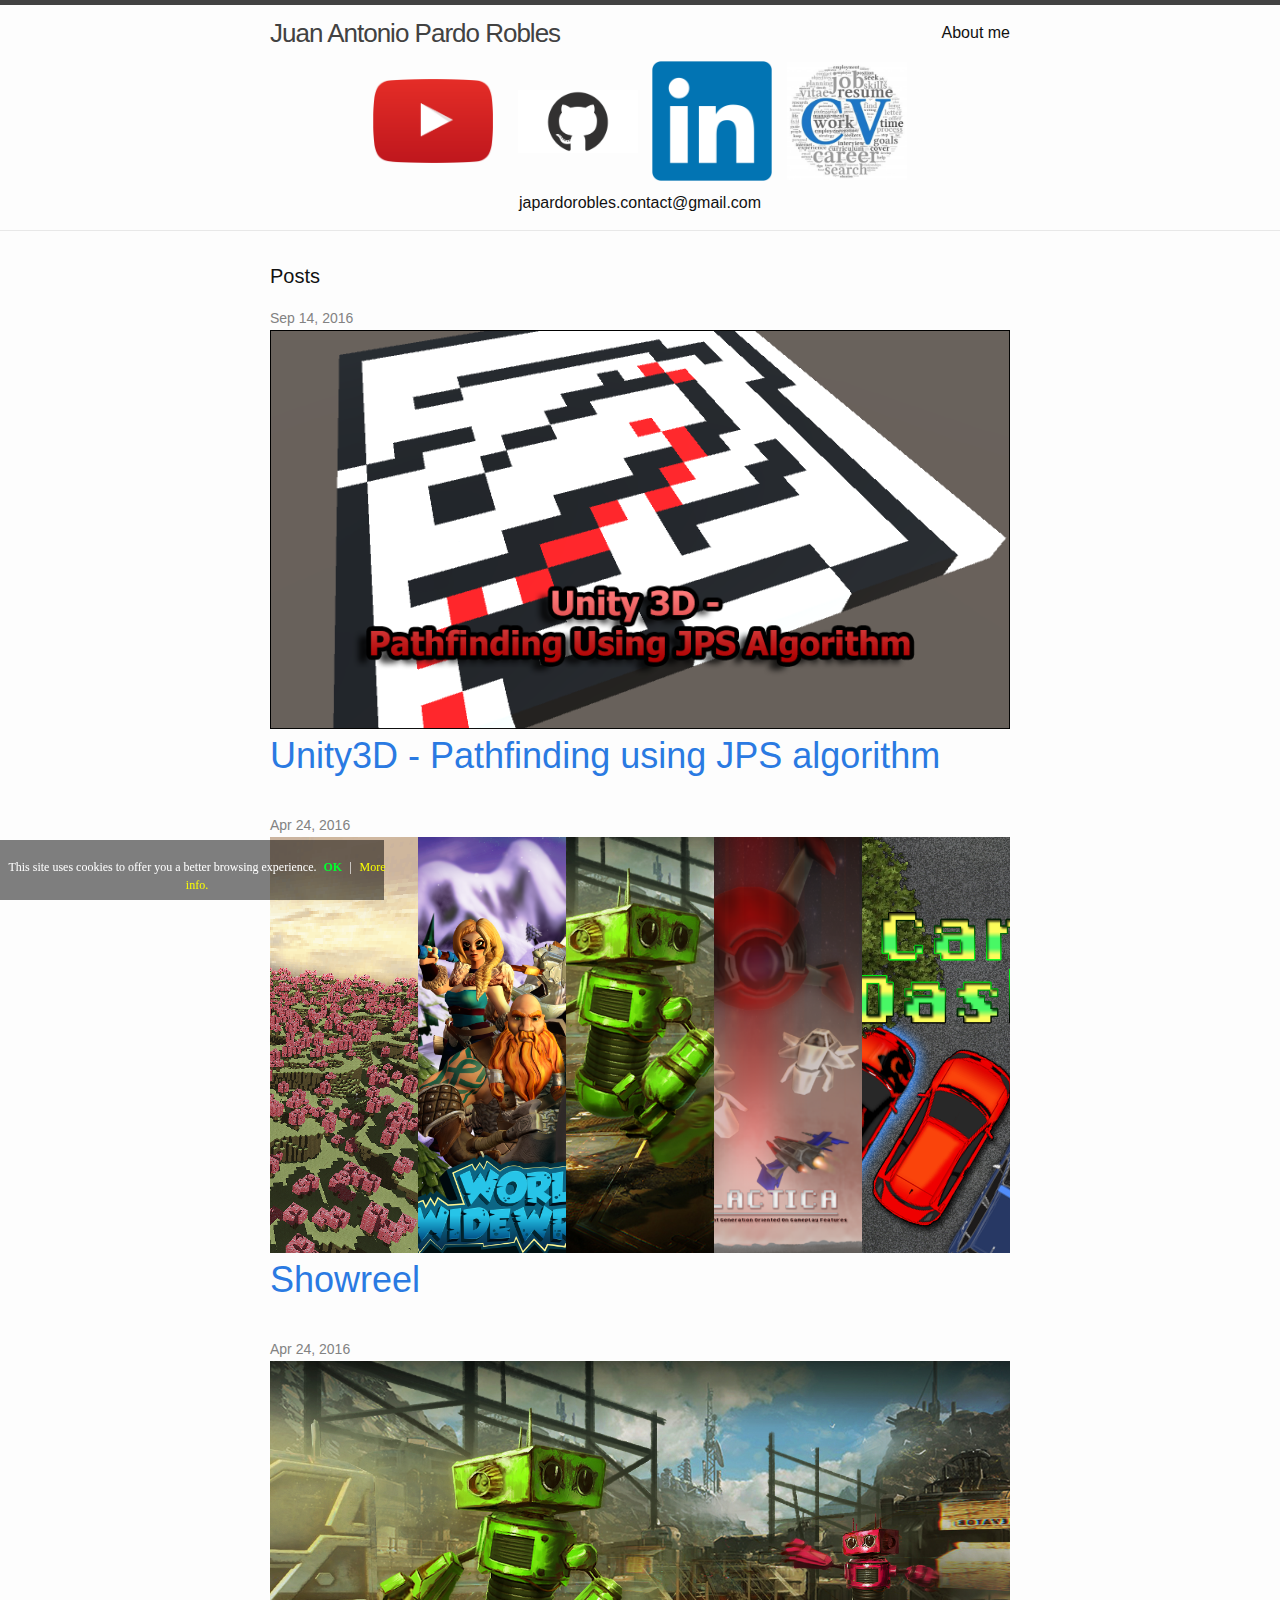
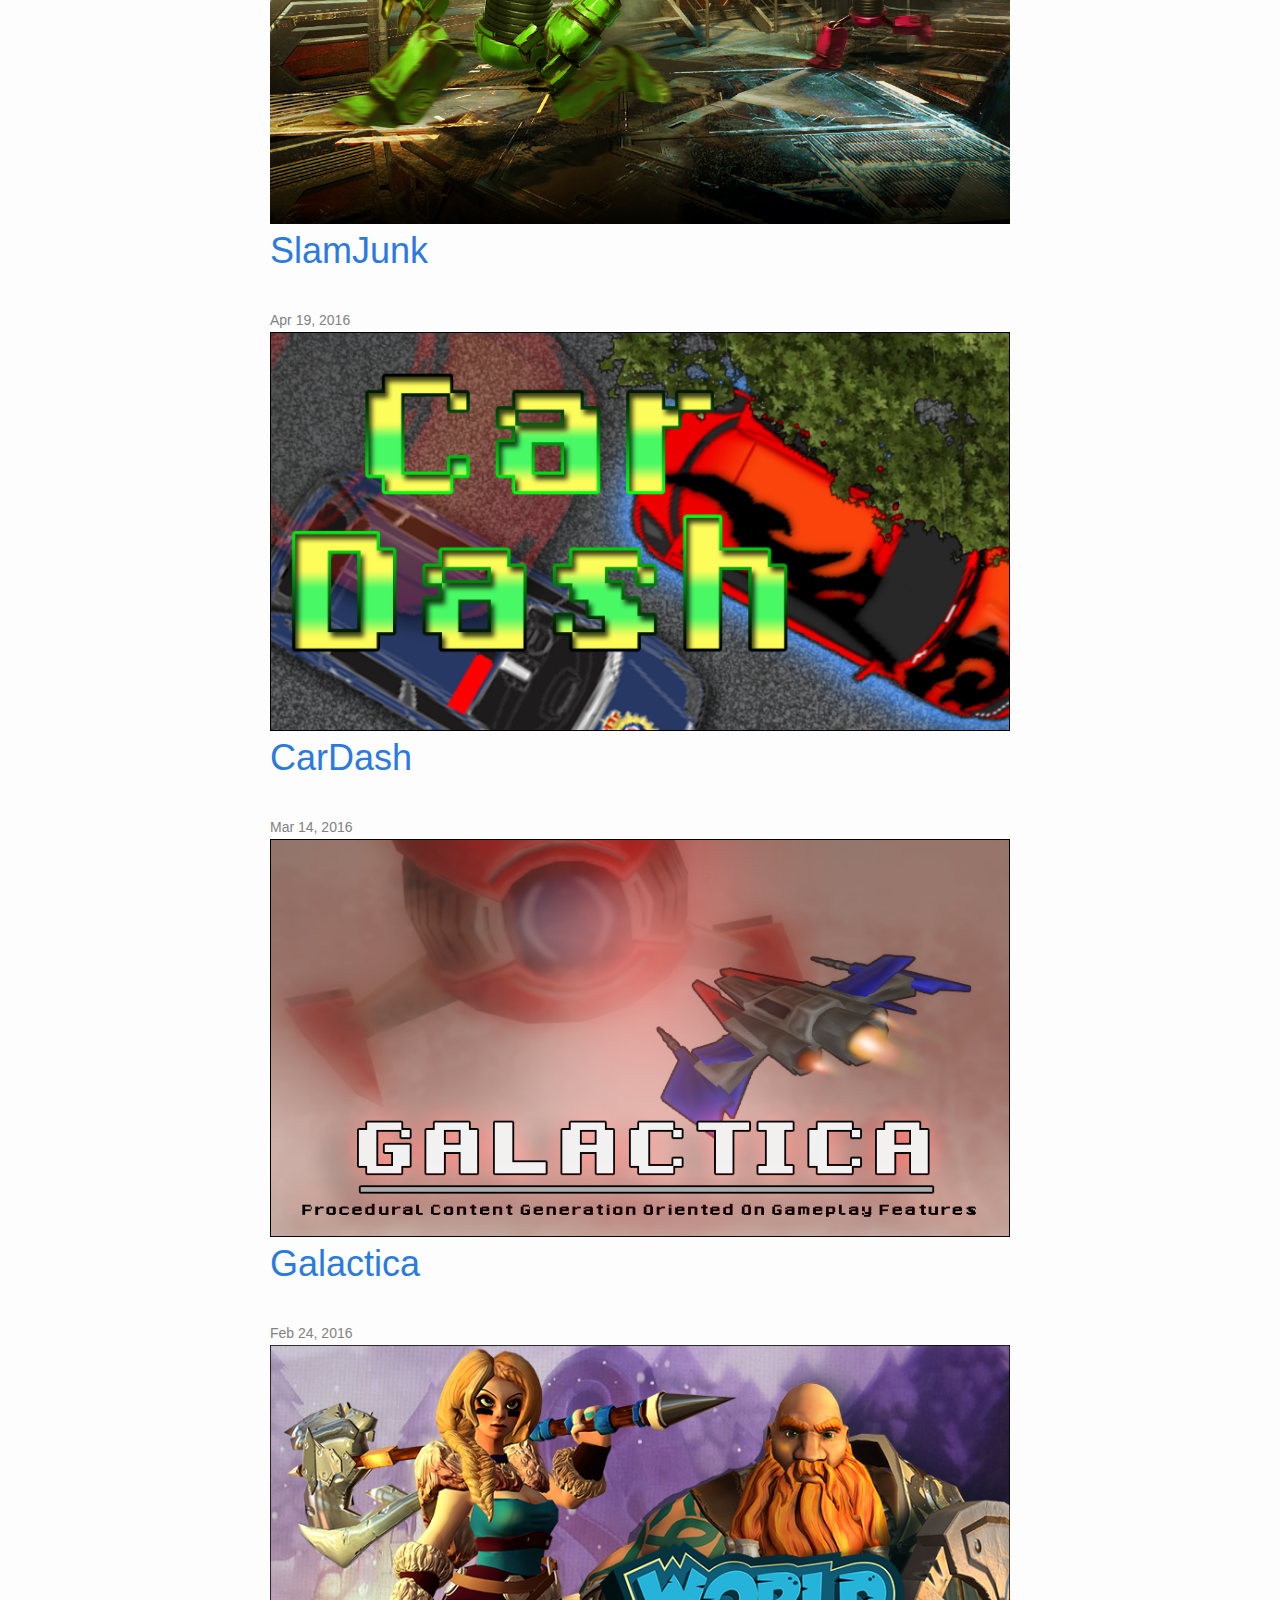
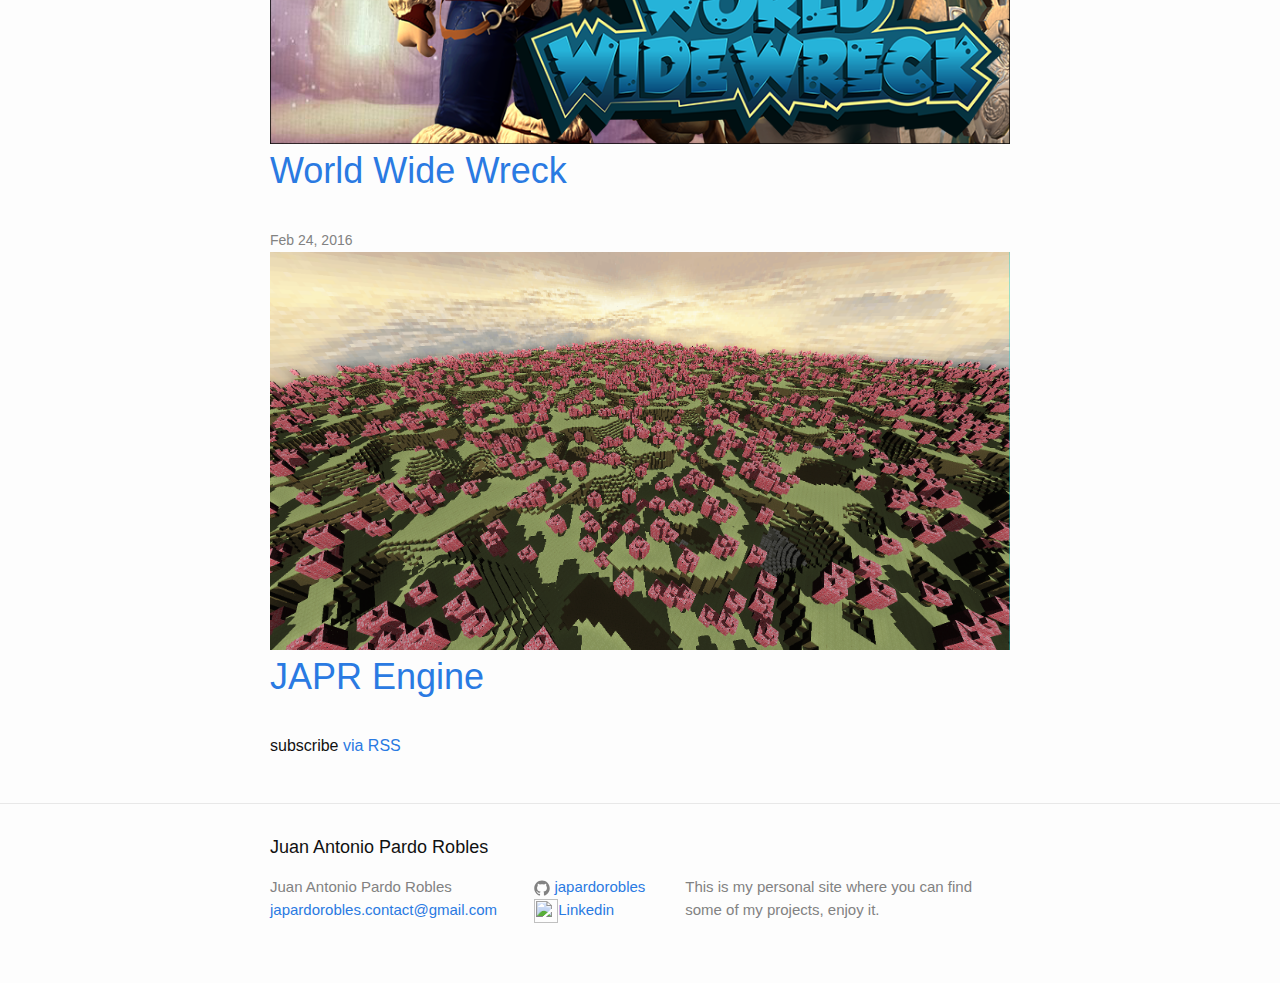
==== index.html @ 087f55e9 "Initial commit" ====
<!DOCTYPE html>
<html>

  <head>
  <meta charset="utf-8">
  <meta http-equiv="X-UA-Compatible" content="IE=edge">
  <meta name="viewport" content="width=device-width, initial-scale=1">

  <title>Juan Antonio Pardo Robles</title>
  <meta name="description" content="This is my personal site where you can find some of my projects, enjoy it.
">
<script>
  (function(i,s,o,g,r,a,m){i['GoogleAnalyticsObject']=r;i[r]=i[r]||function(){
  (i[r].q=i[r].q||[]).push(arguments)},i[r].l=1*new Date();a=s.createElement(o),
  m=s.getElementsByTagName(o)[0];a.async=1;a.src=g;m.parentNode.insertBefore(a,m)
  })(window,document,'script','//www.google-analytics.com/analytics.js','ga');

  ga('create', 'UA-74371206-1', 'auto');
  ga('send', 'pageview');

</script>
  <link rel="stylesheet" href="/css/main.css">
  <link rel="canonical" href="http://japardorobles.github.io/">
  <link rel="alternate" type="application/rss+xml" title="Juan Antonio Pardo Robles" href="http://japardorobles.github.io/feed.xml">
</head>


  <body>

    <header class="site-header">
<!--//BLOQUE COOKIES-->
<div id="barraaceptacion" style="display: block; width:30%">
    <div class="inner">
        This site uses cookies to offer you a better browsing experience. 
        <a href="javascript:void(0);" class="ok" onclick="PonerCookie();"><b>OK</b></a> | 
        <a href="http://ec.europa.eu/cookies/index_en.htm" target="_blank" class="info">More info.</a>
    </div>
</div>
 
<script>
function getCookie(c_name){
    var c_value = document.cookie;
    var c_start = c_value.indexOf(" " + c_name + "=");
    if (c_start == -1){
        c_start = c_value.indexOf(c_name + "=");
    }
    if (c_start == -1){
        c_value = null;
    }else{
        c_start = c_value.indexOf("=", c_start) + 1;
        var c_end = c_value.indexOf(";", c_start);
        if (c_end == -1){
            c_end = c_value.length;
        }
        c_value = unescape(c_value.substring(c_start,c_end));
    }
    return c_value;
}
 
function setCookie(c_name,value,exdays){
    var exdate=new Date();
    exdate.setDate(exdate.getDate() + exdays);
    var c_value=escape(value) + ((exdays==null) ? "" : "; expires="+exdate.toUTCString());
    document.cookie=c_name + "=" + c_value;
}
 
if(getCookie('tiendaaviso')!="1"){
    document.getElementById("barraaceptacion").style.display="block";
}
function PonerCookie(){
    setCookie('tiendaaviso','1',365);
    document.getElementById("barraaceptacion").style.display="none";
}
</script>
<!--//FIN BLOQUE COOKIES-->

  <div class="wrapper">

    <a class="site-title" href="/">Juan Antonio Pardo Robles</a>

    <nav class="site-nav">
      <a href="#" class="menu-icon">
        <svg viewBox="0 0 18 15">
          <path fill="#424242" d="M18,1.484c0,0.82-0.665,1.484-1.484,1.484H1.484C0.665,2.969,0,2.304,0,1.484l0,0C0,0.665,0.665,0,1.484,0 h15.031C17.335,0,18,0.665,18,1.484L18,1.484z"/>
          <path fill="#424242" d="M18,7.516C18,8.335,17.335,9,16.516,9H1.484C0.665,9,0,8.335,0,7.516l0,0c0-0.82,0.665-1.484,1.484-1.484 h15.031C17.335,6.031,18,6.696,18,7.516L18,7.516z"/>
          <path fill="#424242" d="M18,13.516C18,14.335,17.335,15,16.516,15H1.484C0.665,15,0,14.335,0,13.516l0,0 c0-0.82,0.665-1.484,1.484-1.484h15.031C17.335,12.031,18,12.696,18,13.516L18,13.516z"/>
        </svg>
      </a>

      <div class="trigger">
        
          
          <a class="page-link" href="/about/">About me</a>
          
        
          
        
          
        
          
        
      </div>
    </nav>

  </div>

<div class="linkImages">
  <a href="https://www.youtube.com/user/roblesandroid/"><img class="imagesLinks" src="/resources/youtube.png" width="120px" /></a>
  <a href="https://github.com/JaPardoRobles"><img class="imagesLinks" src="/resources/github.png" width="120px" /></a>
  <a href="https://es.linkedin.com/in/juanantoniopardorobles"><img class="/imagesLinks" src="/resources/linkedin.png" width="120px" /></a>
  <a href="#"><img class="imagesLinks" src="/resources/cv.jpg" width="120px" /></a>
  <br/>
  <p style="margin-top:10px;">japardorobles.contact@gmail.com</p>
</div>

</header>


    <div class="page-content">
      <div class="wrapper">
        <div class="home">

  <h1 class="page-heading">Posts</h1>

  <ul class="post-list">
    
      <li>
        <span class="post-meta">Sep 14, 2016</span>
<a class="post-link" href="/unity/2016/09/14/UnityJps.html">
        
         
         
          
        
          

            
                
                <img src="/resources/jps.png"  />
                
            
        
        

        <h2>
          Unity3D - Pathfinding using JPS algorithm
        </h2>
        </a>
      </li>
    
      <li>
        <span class="post-meta">Apr 24, 2016</span>
<a class="post-link" href="/showreel/2016/04/24/Showreel.html">
        
         
         
          
        
          

            
                
                <img src="/resources/showreel.png"  />
                
            
        
        

        <h2>
          Showreel
        </h2>
        </a>
      </li>
    
      <li>
        <span class="post-meta">Apr 24, 2016</span>
<a class="post-link" href="/group_games/2016/04/24/SlamJunk.html">
        
         
         
          
        
          

            
                
                <img src="/resources/slamjunk.jpg"  />
                
            
        
        

        <h2>
          SlamJunk
        </h2>
        </a>
      </li>
    
      <li>
        <span class="post-meta">Apr 19, 2016</span>
<a class="post-link" href="/personalproject/2016/04/19/CarDash.html">
        
         
         
          
        
          

            
                
                <img src="/resources/cardash.png"  />
                
            
        
        

        <h2>
          CarDash
        </h2>
        </a>
      </li>
    
      <li>
        <span class="post-meta">Mar 14, 2016</span>
<a class="post-link" href="/personalproject/2016/03/14/Galactica.html">
        
         
         
          
        
          

            
                
                <img src="/resources/galactica.png"  />
                
            
        
        

        <h2>
          Galactica
        </h2>
        </a>
      </li>
    
      <li>
        <span class="post-meta">Feb 24, 2016</span>
<a class="post-link" href="/group_games/2016/02/24/WorldWideWreck.html">
        
         
         
          
        
          

            
                
                <img src="/resources/worldwidewreck.png"  />
                
            
        
        

        <h2>
          World Wide Wreck
        </h2>
        </a>
      </li>
    
      <li>
        <span class="post-meta">Feb 24, 2016</span>
<a class="post-link" href="/japrengine/2016/02/24/JAPREngine.html">
        
         
         
          
        
          

            
                
                <img src="/resources/JAPREngine.png"  />
                
            
        
        

        <h2>
          JAPR Engine
        </h2>
        </a>
      </li>
    
  </ul>

  <p class="rss-subscribe">subscribe <a href="/feed.xml">via RSS</a></p>

</div>

      </div>
    </div>

    <footer class="site-footer">

  <div class="wrapper">

    <h2 class="footer-heading">Juan Antonio Pardo Robles</h2>

    <div class="footer-col-wrapper">
      <div class="footer-col footer-col-1">
        <ul class="contact-list">
          <li>Juan Antonio Pardo Robles</li>
          <li><a href="mailto:japardorobles.contact@gmail.com">japardorobles.contact@gmail.com</a></li>
        </ul>
      </div>

      <div class="footer-col footer-col-2">
        <ul class="social-media-list">
          
          <li>
            <a href="https://github.com/japardorobles"><span class="icon icon--github"><svg viewBox="0 0 16 16"><path fill="#828282" d="M7.999,0.431c-4.285,0-7.76,3.474-7.76,7.761 c0,3.428,2.223,6.337,5.307,7.363c0.388,0.071,0.53-0.168,0.53-0.374c0-0.184-0.007-0.672-0.01-1.32 c-2.159,0.469-2.614-1.04-2.614-1.04c-0.353-0.896-0.862-1.135-0.862-1.135c-0.705-0.481,0.053-0.472,0.053-0.472 c0.779,0.055,1.189,0.8,1.189,0.8c0.692,1.186,1.816,0.843,2.258,0.645c0.071-0.502,0.271-0.843,0.493-1.037 C4.86,11.425,3.049,10.76,3.049,7.786c0-0.847,0.302-1.54,0.799-2.082C3.768,5.507,3.501,4.718,3.924,3.65 c0,0,0.652-0.209,2.134,0.796C6.677,4.273,7.34,4.187,8,4.184c0.659,0.003,1.323,0.089,1.943,0.261 c1.482-1.004,2.132-0.796,2.132-0.796c0.423,1.068,0.157,1.857,0.077,2.054c0.497,0.542,0.798,1.235,0.798,2.082 c0,2.981-1.814,3.637-3.543,3.829c0.279,0.24,0.527,0.713,0.527,1.437c0,1.037-0.01,1.874-0.01,2.129 c0,0.208,0.14,0.449,0.534,0.373c3.081-1.028,5.302-3.935,5.302-7.362C15.76,3.906,12.285,0.431,7.999,0.431z"/></svg>
</span><span class="username">japardorobles</span></a>

          </li>
          

          
          
          <li>
            <a href="https://es.linkedin.com/in/juanantoniopardorobles"><img style="width:24px;height:24px;" src="https://static.licdn.com/scds/common/u/img/promo/ads/LinkedIn_Logo50x50.png"/><span class="username">Linkedin</span></a>

          </li>
          
        </ul>
      </div>

      <div class="footer-col footer-col-3">
        <p>This is my personal site where you can find some of my projects, enjoy it.
</p>
      </div>
    </div>

  </div>

</footer>


  </body>

</html>
---- css/main.css ----
/**
 * Reset some basic elements
 */
body, h1, h2, h3, h4, h5, h6,
p, blockquote, pre, hr,
dl, dd, ol, ul, figure {
  margin: 0;
  padding: 0; }

/**
 * Basic styling
 */
body {
  font: 400 16px/1.5 "Helvetica Neue", Helvetica, Arial, sans-serif;
  color: #111;
  background-color: #fdfdfd;
  -webkit-text-size-adjust: 100%;
  -webkit-font-feature-settings: "kern" 1;
  -moz-font-feature-settings: "kern" 1;
  -o-font-feature-settings: "kern" 1;
  font-feature-settings: "kern" 1;
  font-kerning: normal; }

/**
 * Set `margin-bottom` to maintain vertical rhythm
 */
h1, h2, h3, h4, h5, h6,
p, blockquote, pre,
ul, ol, dl, figure,
.highlight {
  margin-bottom: 15px; }

/**
 * Images
 */
img {
  max-width: 100%;
  vertical-align: middle; }

/**
 * Figures
 */
figure > img {
  display: block; }

figcaption {
  font-size: 14px; }

/**
 * Lists
 */
ul, ol {
  margin-left: 30px; }

li > ul,
li > ol {
  margin-bottom: 0; }

/**
 * Headings
 */
h1, h2, h3, h4, h5, h6 {
  font-weight: 400; }

/**
 * Links
 */
a {
  color: #2a7ae2;
  text-decoration: none; }
  a:visited {
    color: #1756a9; }
  a:hover {
    color: #111;
    text-decoration: underline; }

/**
 * Blockquotes
 */
blockquote {
  color: #828282;
  border-left: 4px solid #e8e8e8;
  padding-left: 15px;
  font-size: 18px;
  letter-spacing: -1px;
  font-style: italic; }
  blockquote > :last-child {
    margin-bottom: 0; }

/**
 * Code formatting
 */
pre,
code {
  font-size: 15px;
  border: 1px solid #e8e8e8;
  border-radius: 3px;
  background-color: #eef; }

code {
  padding: 1px 5px; }

pre {
  padding: 8px 12px;
  overflow-x: auto; }
  pre > code {
    border: 0;
    padding-right: 0;
    padding-left: 0; }

/**
 * Wrapper
 */
.wrapper {
  max-width: -webkit-calc(800px - (30px * 2));
  max-width: calc(800px - (30px * 2));
  margin-right: auto;
  margin-left: auto;
  padding-right: 30px;
  padding-left: 30px; }
  @media screen and (max-width: 800px) {
    .wrapper {
      max-width: -webkit-calc(800px - (30px));
      max-width: calc(800px - (30px));
      padding-right: 15px;
      padding-left: 15px; } }

.linkImages {
  text-align: center; }

.imagesLinks {
  margin-left: 10px;
  margin-right: 10px; }

/**
 * Clearfix
 */
.wrapper:after, .footer-col-wrapper:after {
  content: "";
  display: table;
  clear: both; }

/**
 * Icons
 */
.icon > svg {
  display: inline-block;
  width: 16px;
  height: 16px;
  vertical-align: middle; }
  .icon > svg path {
    fill: #828282; }

/**
 * Site header
 */
.site-header {
  border-top: 5px solid #424242;
  border-bottom: 1px solid #e8e8e8;
  min-height: 56px;
  position: relative; }

#barraaceptacion {
  display: none;
  position: fixed;
  left: 0px;
  right: 0px;
  bottom: 0px;
  padding-bottom: 20px;
  width: 100%;
  text-align: center;
  min-height: 40px;
  background-color: rgba(0, 0, 0, 0.5);
  color: #fff;
  z-index: 99999; }

.inner {
  width: 100%;
  position: absolute;
  padding-left: 5px;
  font-family: verdana;
  font-size: 12px;
  top: 30%; }

.inner a.ok {
  padding: 4px;
  color: #00ff2e;
  text-decoration: none; }

.inner a.info {
  padding-left: 5px;
  text-decoration: none;
  color: #faff00; }

.site-title {
  font-size: 26px;
  font-weight: 300;
  line-height: 56px;
  letter-spacing: -1px;
  margin-bottom: 0;
  float: left; }
  .site-title, .site-title:visited {
    color: #424242; }

.site-nav {
  float: right;
  line-height: 56px; }
  .site-nav .menu-icon {
    display: none; }
  .site-nav .page-link {
    color: #111;
    line-height: 1.5; }
    .site-nav .page-link:not(:last-child) {
      margin-right: 20px; }
  @media screen and (max-width: 600px) {
    .site-nav {
      position: absolute;
      top: 9px;
      right: 15px;
      background-color: #fdfdfd;
      border: 1px solid #e8e8e8;
      border-radius: 5px;
      text-align: right; }
      .site-nav .menu-icon {
        display: block;
        float: right;
        width: 36px;
        height: 26px;
        line-height: 0;
        padding-top: 10px;
        text-align: center; }
        .site-nav .menu-icon > svg {
          width: 18px;
          height: 15px; }
          .site-nav .menu-icon > svg path {
            fill: #424242; }
      .site-nav .trigger {
        clear: both;
        display: none; }
      .site-nav:hover .trigger {
        display: block;
        padding-bottom: 5px; }
      .site-nav .page-link {
        display: block;
        padding: 5px 10px;
        margin-left: 20px; }
        .site-nav .page-link:not(:last-child) {
          margin-right: 0; } }

/**
 * Site footer
 */
.site-footer {
  border-top: 1px solid #e8e8e8;
  padding: 30px 0; }

.footer-heading {
  font-size: 18px;
  margin-bottom: 15px; }

.contact-list,
.social-media-list {
  list-style: none;
  margin-left: 0; }

.footer-col-wrapper {
  font-size: 15px;
  color: #828282;
  margin-left: -15px; }

.footer-col {
  float: left;
  margin-bottom: 15px;
  padding-left: 15px; }

.footer-col-1 {
  width: -webkit-calc(35% - (30px / 2));
  width: calc(35% - (30px / 2)); }

.footer-col-2 {
  width: -webkit-calc(20% - (30px / 2));
  width: calc(20% - (30px / 2)); }

.footer-col-3 {
  width: -webkit-calc(45% - (30px / 2));
  width: calc(45% - (30px / 2)); }

@media screen and (max-width: 800px) {
  .footer-col-1,
  .footer-col-2 {
    width: -webkit-calc(50% - (30px / 2));
    width: calc(50% - (30px / 2)); }

  .footer-col-3 {
    width: -webkit-calc(100% - (30px / 2));
    width: calc(100% - (30px / 2)); } }
@media screen and (max-width: 600px) {
  .footer-col {
    float: none;
    width: -webkit-calc(100% - (30px / 2));
    width: calc(100% - (30px / 2)); } }
/**
 * Page content
 */
.page-content {
  padding: 30px 0; }

.page-heading {
  font-size: 20px; }

.post-list {
  margin-left: 0;
  list-style: none; }
  .post-list > li {
    margin-bottom: 30px; }

.post-meta {
  font-size: 14px;
  color: #828282; }

.post-link {
  display: block;
  font-size: 24px; }

/**
 * Posts
 */
.post-header {
  margin-bottom: 30px; }

.post-title {
  font-size: 42px;
  letter-spacing: -1px;
  line-height: 1; }
  @media screen and (max-width: 800px) {
    .post-title {
      font-size: 36px; } }

.post-content {
  margin-bottom: 30px; }
  .post-content h2 {
    font-size: 32px; }
    @media screen and (max-width: 800px) {
      .post-content h2 {
        font-size: 28px; } }
  .post-content h3 {
    font-size: 26px; }
    @media screen and (max-width: 800px) {
      .post-content h3 {
        font-size: 22px; } }
  .post-content h4 {
    font-size: 20px; }
    @media screen and (max-width: 800px) {
      .post-content h4 {
        font-size: 18px; } }

/**
 * Syntax highlighting styles
 */
.highlight {
  background: #fff; }
  .highlighter-rouge .highlight {
    background: #eef; }
  .highlight .c {
    color: #998;
    font-style: italic; }
  .highlight .err {
    color: #a61717;
    background-color: #e3d2d2; }
  .highlight .k {
    font-weight: bold; }
  .highlight .o {
    font-weight: bold; }
  .highlight .cm {
    color: #998;
    font-style: italic; }
  .highlight .cp {
    color: #999;
    font-weight: bold; }
  .highlight .c1 {
    color: #998;
    font-style: italic; }
  .highlight .cs {
    color: #999;
    font-weight: bold;
    font-style: italic; }
  .highlight .gd {
    color: #000;
    background-color: #fdd; }
  .highlight .gd .x {
    color: #000;
    background-color: #faa; }
  .highlight .ge {
    font-style: italic; }
  .highlight .gr {
    color: #a00; }
  .highlight .gh {
    color: #999; }
  .highlight .gi {
    color: #000;
    background-color: #dfd; }
  .highlight .gi .x {
    color: #000;
    background-color: #afa; }
  .highlight .go {
    color: #888; }
  .highlight .gp {
    color: #555; }
  .highlight .gs {
    font-weight: bold; }
  .highlight .gu {
    color: #aaa; }
  .highlight .gt {
    color: #a00; }
  .highlight .kc {
    font-weight: bold; }
  .highlight .kd {
    font-weight: bold; }
  .highlight .kp {
    font-weight: bold; }
  .highlight .kr {
    font-weight: bold; }
  .highlight .kt {
    color: #458;
    font-weight: bold; }
  .highlight .m {
    color: #099; }
  .highlight .s {
    color: #d14; }
  .highlight .na {
    color: #008080; }
  .highlight .nb {
    color: #0086B3; }
  .highlight .nc {
    color: #458;
    font-weight: bold; }
  .highlight .no {
    color: #008080; }
  .highlight .ni {
    color: #800080; }
  .highlight .ne {
    color: #900;
    font-weight: bold; }
  .highlight .nf {
    color: #900;
    font-weight: bold; }
  .highlight .nn {
    color: #555; }
  .highlight .nt {
    color: #000080; }
  .highlight .nv {
    color: #008080; }
  .highlight .ow {
    font-weight: bold; }
  .highlight .w {
    color: #bbb; }
  .highlight .mf {
    color: #099; }
  .highlight .mh {
    color: #099; }
  .highlight .mi {
    color: #099; }
  .highlight .mo {
    color: #099; }
  .highlight .sb {
    color: #d14; }
  .highlight .sc {
    color: #d14; }
  .highlight .sd {
    color: #d14; }
  .highlight .s2 {
    color: #d14; }
  .highlight .se {
    color: #d14; }
  .highlight .sh {
    color: #d14; }
  .highlight .si {
    color: #d14; }
  .highlight .sx {
    color: #d14; }
  .highlight .sr {
    color: #009926; }
  .highlight .s1 {
    color: #d14; }
  .highlight .ss {
    color: #990073; }
  .highlight .bp {
    color: #999; }
  .highlight .vc {
    color: #008080; }
  .highlight .vg {
    color: #008080; }
  .highlight .vi {
    color: #008080; }
  .highlight .il {
    color: #099; }
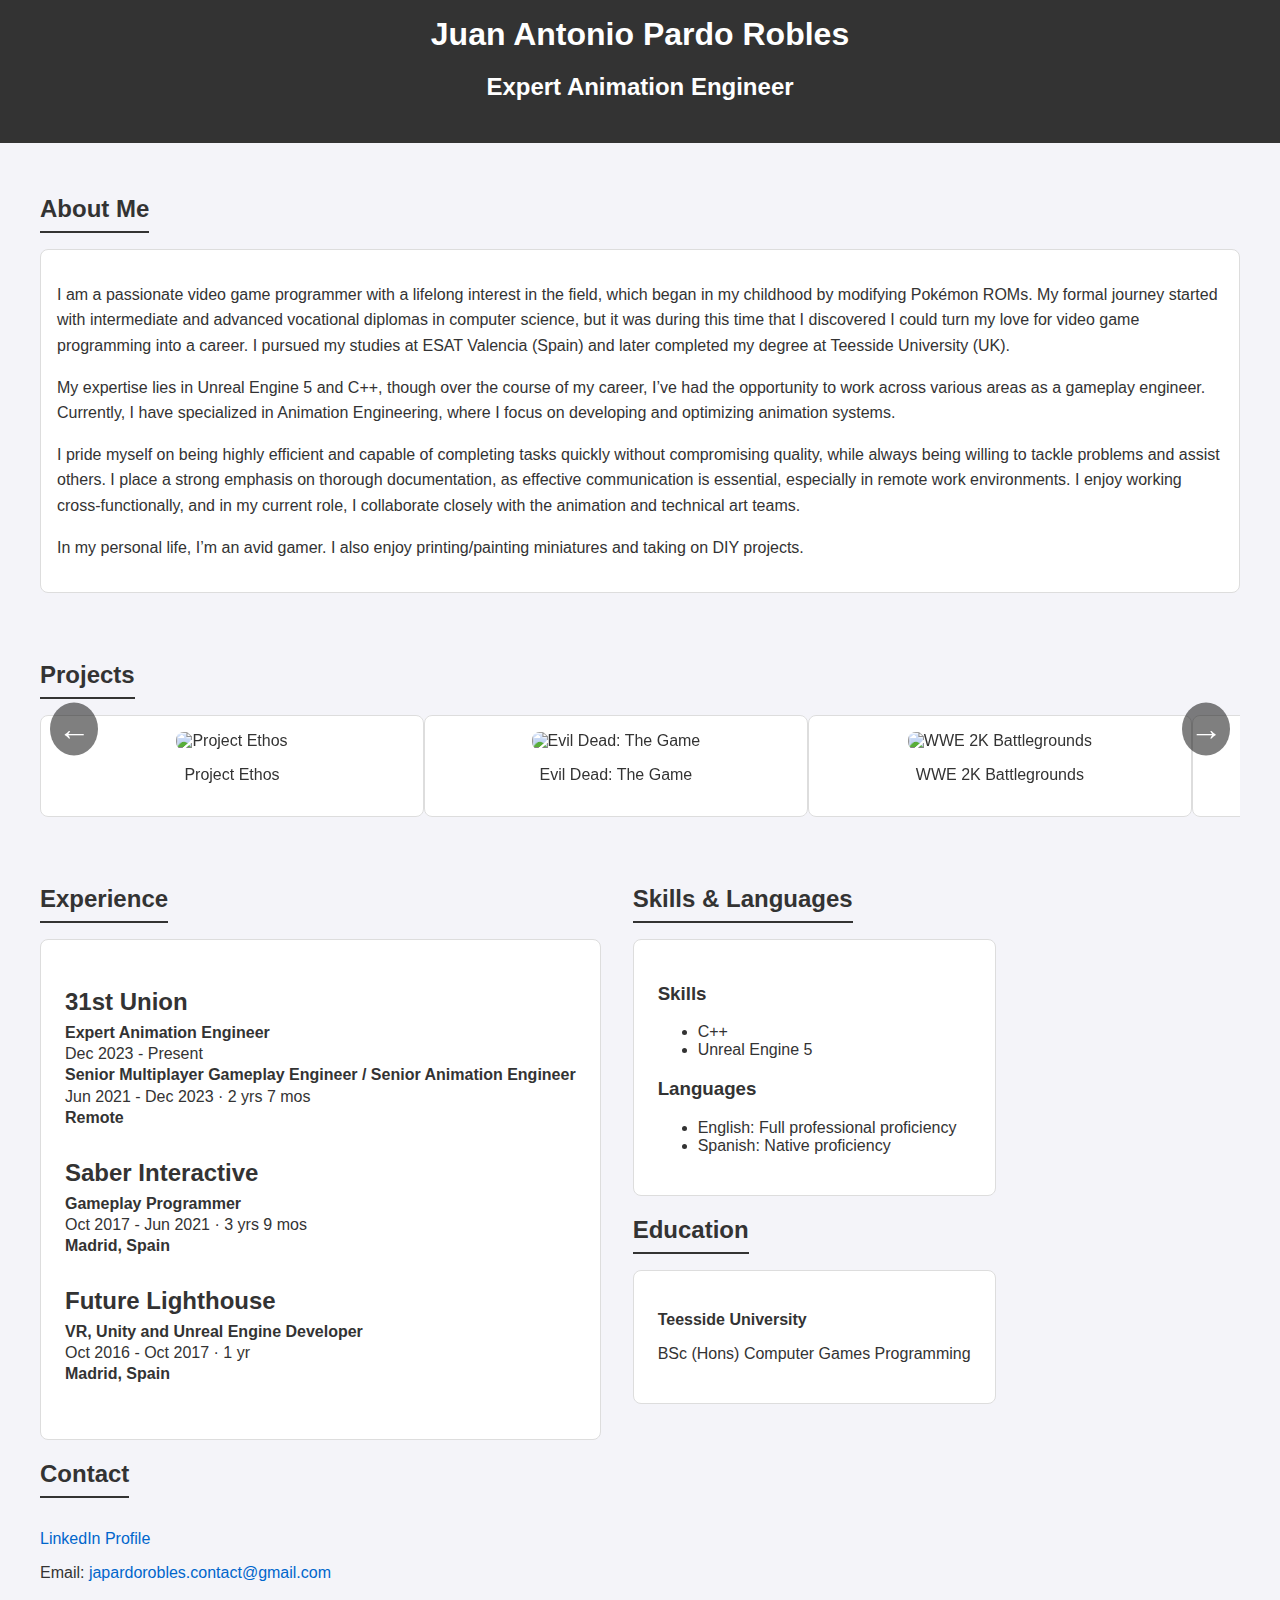
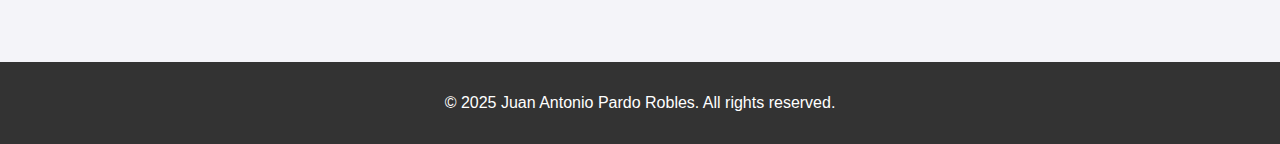
==== commit 14a6c8a1: "title updated" ====
--- a/index.html
+++ b/index.html
@@ -1,351 +1,350 @@
 <!DOCTYPE html>
-<html>
-
-  <head>
-  <meta charset="utf-8">
-  <meta http-equiv="X-UA-Compatible" content="IE=edge">
-  <meta name="viewport" content="width=device-width, initial-scale=1">
-
-  <title>Juan Antonio Pardo Robles</title>
-  <meta name="description" content="This is my personal site where you can find some of my projects, enjoy it.
-">
-<script>
-  (function(i,s,o,g,r,a,m){i['GoogleAnalyticsObject']=r;i[r]=i[r]||function(){
-  (i[r].q=i[r].q||[]).push(arguments)},i[r].l=1*new Date();a=s.createElement(o),
-  m=s.getElementsByTagName(o)[0];a.async=1;a.src=g;m.parentNode.insertBefore(a,m)
-  })(window,document,'script','//www.google-analytics.com/analytics.js','ga');
-
-  ga('create', 'UA-74371206-1', 'auto');
-  ga('send', 'pageview');
-
-</script>
-  <link rel="stylesheet" href="/css/main.css">
-  <link rel="canonical" href="http://japardorobles.github.io/">
-  <link rel="alternate" type="application/rss+xml" title="Juan Antonio Pardo Robles" href="http://japardorobles.github.io/feed.xml">
+<html lang="en">
+<head>
+    <meta charset="UTF-8">
+    <meta name="viewport" content="width=device-width, initial-scale=1.0">
+    <title>Juan Antonio Pardo Robles - Portfolio</title>
+    <style>
+        body {
+            font-family: Arial, sans-serif;
+            margin: 0;
+            padding: 0;
+            background-color: #f4f4f9;
+            color: #333;
+        }
+        header {
+            background-color: #333;
+            color: white;
+            text-align: center;
+            padding: 1rem 0;
+        }
+        header h1 {
+            margin: 0;
+            font-size: 2rem;
+        }
+        .container {
+            max-width: 1200px;
+            margin: 0 auto;
+            padding: 2rem;
+        }
+        section {
+            margin-bottom: 3rem;
+        }
+        h2 {
+            border-bottom: 2px solid #333;
+            display: inline-block;
+            padding-bottom: 0.5rem;
+            margin-bottom: 1rem;
+            font-size: 1.5rem;
+        }
+        .about-description {
+            flex: 0 0 calc(33.33% - 1rem);
+            padding: 1rem;
+            background-color: #fff;
+            border: 1px solid #ddd;
+            border-radius: 8px;
+            box-sizing: border-box;
+        }
+        #about p {
+            line-height: 1.6;
+            font-size: 1rem;
+        }
+        #projects {
+            position: relative;
+            overflow: hidden;
+        }
+        .project-carousel {
+            display: flex;
+            transition: transform 0.5s ease;
+            will-change: transform;
+        }
+        .project {
+            flex: 0 0 calc(33.33% - 1rem);
+            padding: 1rem;
+            background-color: #fff;
+            border: 1px solid #ddd;
+            border-radius: 8px;
+            box-sizing: border-box;
+            text-align: center;
+            cursor: pointer;
+            opacity: 1;
+            visibility: visible;
+        }
+        .project img {
+            width: 200px;
+            height: 200px;
+            object-fit: cover;
+            border-radius: 8px;
+        }
+        .project a {
+            text-decoration: none;
+            color: #333;
+            font-weight: bold;
+            display: block;
+            margin-top: 0.5rem;
+            font-size: 1rem;
+        }
+        .navigation-arrow {
+            position: absolute;
+            top: 50%;
+            transform: translateY(-50%);
+            font-size: 2rem;
+            background-color: rgba(0, 0, 0, 0.5);
+            color: white;
+            padding: 0.5rem;
+            border-radius: 50%;
+            cursor: pointer;
+        }
+        .prev {
+            left: 10px;
+        }
+        .next {
+            right: 10px;
+        }
+        #project-details {
+            margin-top: 2rem;
+            background-color: #fff;
+            padding: 2rem;
+            border: 1px solid #ddd;
+            border-radius: 8px;
+            display: none;
+        }
+        #project-details h3 {
+            font-size: 2rem;
+            margin-bottom: 1rem;
+        }
+        #project-details p {
+            font-size: 1rem;
+            line-height: 1.6;
+        }
+        .skills-languages-items{
+            flex: 1;
+            background-color: #fff;
+            padding: 1.5rem;
+            border: 1px solid #ddd;
+            border-radius: 8px;
+        }
+        .experience-container {
+            display: flex;
+            gap: 2rem;
+            flex-wrap: wrap;
+        }
+        .experience-item-list{
+            flex: 1;
+            background-color: #fff;
+            padding: 1.5rem;
+            border: 1px solid #ddd;
+            border-radius: 8px;
+        }
+        .experience-column h2 {
+            font-size: 1.5rem;
+            margin-bottom: 1rem;
+        }
+        .experience-item {
+            margin-bottom: 2rem;
+        }
+        .experience-details h3 {
+            font-size: 1.5rem;
+            margin-bottom: 0.5rem;
+        }
+        .experience-details p {
+            font-size: 1rem;
+            margin: 0.2rem 0;
+        }
+        .skills-languages h3 {
+            font-size: 1.2rem;
+            margin-bottom: 1rem;
+        }
+        .skills-languages ul {
+            list-style: none;
+            padding: 0;
+        }
+        .skills-languages ul li {
+            font-size: 1rem;
+            margin-bottom: 0.5rem;
+        }
+        footer {
+            text-align: center;
+            padding: 1rem 0;
+            background-color: #333;
+            color: white;
+            position: relative;
+            bottom: 0;
+            width: 100%;
+        }
+        #contact ul {
+            list-style: none;
+            padding: 0;
+        }
+        #contact ul li {
+            margin-bottom: 1rem;
+        }
+        #contact a {
+            color: #0066cc;
+            text-decoration: none;
+        }
+        #contact a:hover {
+            text-decoration: underline;
+        }
+        @media (max-width: 768px) {
+            .experience-container {
+                flex-direction: column;
+            }
+        }
+    </style>
 </head>
-
-
-  <body>
-
-    <header class="site-header">
-<!--//BLOQUE COOKIES-->
-<div id="barraaceptacion" style="display: block; width:30%">
-    <div class="inner">
-        This site uses cookies to offer you a better browsing experience. 
-        <a href="javascript:void(0);" class="ok" onclick="PonerCookie();"><b>OK</b></a> | 
-        <a href="http://ec.europa.eu/cookies/index_en.htm" target="_blank" class="info">More info.</a>
+<body>
+    <header>
+        <h1>Juan Antonio Pardo Robles</h1>
+        <h2>Expert Animation Engineer</h2>
+    </header>
+
+    <div class="container">
+        <section id="about">
+            <h2>About Me</h2>
+            <div class="about-description">
+            <p>
+                I am a passionate video game programmer with a lifelong interest in the field, which began in my childhood by modifying Pokémon ROMs. 
+                My formal journey started with intermediate and advanced vocational diplomas in computer science, but it was during this time that I discovered 
+                I could turn my love for video game programming into a career. I pursued my studies at ESAT Valencia (Spain) and later completed my degree 
+                at Teesside University (UK).
+            </p>
+            <p>
+                My expertise lies in Unreal Engine 5 and C++, though over the course of my career, I’ve had the opportunity to work across various areas as 
+                a gameplay engineer. Currently, I have specialized in Animation Engineering, where I focus on developing and optimizing animation systems.
+            </p>
+            <p>
+                I pride myself on being highly efficient and capable of completing tasks quickly without compromising quality, while always being willing to 
+                tackle problems and assist others. I place a strong emphasis on thorough documentation, as effective communication is essential, especially 
+                in remote work environments. I enjoy working cross-functionally, and in my current role, I collaborate closely with the animation and technical art teams.
+            </p>
+            <p>
+                In my personal life, I’m an avid gamer. I also enjoy printing/painting miniatures and taking on DIY projects.
+            </p>
+            </div>
+        </section>
+
+        <section id="projects">
+            <h2>Projects</h2>
+            <div class="project-carousel">
+                <div class="project" onclick="showProjectDetails('Project Ethos', 'As the sole programmer for this project, I was responsible for designing, optimizing, and maintaining the animation systems. Key contributions included the implementation of the Significance Manager, as well as performance optimization tools for animation, such as Update Rate Optimization and the Animation Budget Allocator, all tailored to Unreal Engine 5 architecture.')">
+                    <img src=".\images\projectethos.jfif" alt="Project Ethos">
+                    <p>Project Ethos</p>
+                </div>
+                <div class="project" onclick="showProjectDetails('Evil Dead: The Game', 'I worked as a general Gameplay Programmer, which allowed me to develop and maintain various systems across the project. Some of these systems included melee combat, ranged combat, abilities, vehicles, physics, and animation systems, among others. All of this was done using Unreal Engine 4')">
+                    <img src=".\images\evildead.jfif" alt="Evil Dead: The Game">
+                    <p>Evil Dead: The Game</p>
+                </div>
+                <div class="project" onclick="showProjectDetails('WWE 2K Battlegrounds', 'I worked as a general Gameplay Programmer, with a focus on animation systems, including synchronization of joint animations, as well as melee combat mechanics. This project was developed using Unreal Engine 4')">
+                    <img src=".\images\wwe.jpg" alt="WWE 2K Battlegrounds">
+                    <p>WWE 2K Battlegrounds</p>
+                </div>
+                <div class="project" onclick="showProjectDetails('NBA 2K Playgrounds 2', 'I contributed as a general Gameplay Programmer, primarily focusing on animation systems, creating new abilities, and bug fixing. The project was developed using Unreal Engine 4')">
+                    <img src=".\images\nba.avif" alt="NBA 2K Playgrounds 2">
+                    <p>NBA 2K Playgrounds 2</p>
+                </div>
+                <div class="project" onclick="showProjectDetails('World of Warriors', 'In World of Warriors, I focused on bug fixing during the final phase of the project. This was done using Unreal Engine 4')">
+                    <img src=".\images\wow.jfif" alt="World of Warriors">
+                    <p>World of Warriors</p>
+                </div>
+                <div class="project" onclick="showProjectDetails('Melita VR', 'In Melita VR, I was responsible for the implementation and maintenance of this virtual reality experience, utilizing Unreal Engine 4')">
+                    <img src=".\images\melita.jfif" alt="Melita VR">
+                    <p>Melita VR</p>
+                </div>
+            </div>
+            <div class="navigation-arrow prev" onclick="moveCarousel(-1)">&#8592;</div>
+            <div class="navigation-arrow next" onclick="moveCarousel(1)">&#8594;</div>
+        </section>
+
+        <div id="project-details">
+            <h3 id="project-title">Select a project</h3>
+            <p id="project-description">Click on a project to see its description.</p>
+        </div>
+
+        <div class="experience-container">
+            <div class="experience-column">
+                <h2>Experience</h2>
+                <div class="experience-item-list">
+                <div class="experience-item">
+                    <div class="experience-details">
+                        <h3>31st Union</h3>
+                        <p><strong>Expert Animation Engineer</strong></p>
+                        <p>Dec 2023 - Present</p>
+                        <p><strong>Senior Multiplayer Gameplay Engineer / Senior Animation Engineer</strong></p>
+                        <p>Jun 2021 - Dec 2023 · 2 yrs 7 mos</p>
+                        <p><strong>Remote</strong></p>
+                    </div>
+                </div>
+                <div class="experience-item">
+                    <div class="experience-details">
+                        <h3>Saber Interactive</h3>
+                        <p><strong>Gameplay Programmer</strong></p>
+                        <p>Oct 2017 - Jun 2021 · 3 yrs 9 mos</p>
+                        <p><strong>Madrid, Spain</strong></p>
+                    </div>
+                </div>
+                <div class="experience-item">
+                    <div class="experience-details">
+                        <h3>Future Lighthouse</h3>
+                        <p><strong>VR, Unity and Unreal Engine Developer</strong></p>
+                        <p>Oct 2016 - Oct 2017 · 1 yr</p>
+                        <p><strong>Madrid, Spain</strong></p>
+                    </div>
+                </div>
+                </div>
+            </div>
+            <div class="experience-column">                
+                <h2>Skills & Languages</h2>
+                <div class="skills-languages-items">
+                <h3>Skills</h3>
+                <ul>
+                    <li>C++</li>
+                    <li>Unreal Engine 5</li>
+                </ul>
+                <h3>Languages</h3>
+                <ul>
+                    <li>English: Full professional proficiency</li>
+                    <li>Spanish: Native proficiency</li>
+                </ul>
+            </div>
+                <h2>Education</h2>
+                <div class="skills-languages-items">
+                <p><strong>Teesside University</strong></p>
+                <p>BSc (Hons) Computer Games Programming</p>
+            </div>
+            </div>
+        </div>
+
+        <section id="contact">
+            <h2>Contact</h2>
+            <ul>
+                <li><a href="https://www.linkedin.com/in/juanantoniopardorobles/" target="_blank">LinkedIn Profile</a></li>
+                <li>Email: <a href="mailto:japardorobles.contact@gmail.com">japardorobles.contact@gmail.com</a></li>
+            </ul>
+        </section>
     </div>
-</div>
- 
-<script>
-function getCookie(c_name){
-    var c_value = document.cookie;
-    var c_start = c_value.indexOf(" " + c_name + "=");
-    if (c_start == -1){
-        c_start = c_value.indexOf(c_name + "=");
-    }
-    if (c_start == -1){
-        c_value = null;
-    }else{
-        c_start = c_value.indexOf("=", c_start) + 1;
-        var c_end = c_value.indexOf(";", c_start);
-        if (c_end == -1){
-            c_end = c_value.length;
-        }
-        c_value = unescape(c_value.substring(c_start,c_end));
-    }
-    return c_value;
-}
- 
-function setCookie(c_name,value,exdays){
-    var exdate=new Date();
-    exdate.setDate(exdate.getDate() + exdays);
-    var c_value=escape(value) + ((exdays==null) ? "" : "; expires="+exdate.toUTCString());
-    document.cookie=c_name + "=" + c_value;
-}
- 
-if(getCookie('tiendaaviso')!="1"){
-    document.getElementById("barraaceptacion").style.display="block";
-}
-function PonerCookie(){
-    setCookie('tiendaaviso','1',365);
-    document.getElementById("barraaceptacion").style.display="none";
-}
-</script>
-<!--//FIN BLOQUE COOKIES-->
-
-  <div class="wrapper">
-
-    <a class="site-title" href="/">Juan Antonio Pardo Robles</a>
-
-    <nav class="site-nav">
-      <a href="#" class="menu-icon">
-        <svg viewBox="0 0 18 15">
-          <path fill="#424242" d="M18,1.484c0,0.82-0.665,1.484-1.484,1.484H1.484C0.665,2.969,0,2.304,0,1.484l0,0C0,0.665,0.665,0,1.484,0 h15.031C17.335,0,18,0.665,18,1.484L18,1.484z"/>
-          <path fill="#424242" d="M18,7.516C18,8.335,17.335,9,16.516,9H1.484C0.665,9,0,8.335,0,7.516l0,0c0-0.82,0.665-1.484,1.484-1.484 h15.031C17.335,6.031,18,6.696,18,7.516L18,7.516z"/>
-          <path fill="#424242" d="M18,13.516C18,14.335,17.335,15,16.516,15H1.484C0.665,15,0,14.335,0,13.516l0,0 c0-0.82,0.665-1.484,1.484-1.484h15.031C17.335,12.031,18,12.696,18,13.516L18,13.516z"/>
-        </svg>
-      </a>
-
-      <div class="trigger">
-        
-          
-          <a class="page-link" href="/about/">About me</a>
-          
-        
-          
-        
-          
-        
-          
-        
-      </div>
-    </nav>
-
-  </div>
-
-<div class="linkImages">
-  <a href="https://www.youtube.com/user/roblesandroid/"><img class="imagesLinks" src="/resources/youtube.png" width="120px" /></a>
-  <a href="https://github.com/JaPardoRobles"><img class="imagesLinks" src="/resources/github.png" width="120px" /></a>
-  <a href="https://es.linkedin.com/in/juanantoniopardorobles"><img class="/imagesLinks" src="/resources/linkedin.png" width="120px" /></a>
-  <a href="#"><img class="imagesLinks" src="/resources/cv.jpg" width="120px" /></a>
-  <br/>
-  <p style="margin-top:10px;">japardorobles.contact@gmail.com</p>
-</div>
-
-</header>
-
-
-    <div class="page-content">
-      <div class="wrapper">
-        <div class="home">
-
-  <h1 class="page-heading">Posts</h1>
-
-  <ul class="post-list">
-    
-      <li>
-        <span class="post-meta">Sep 14, 2016</span>
-<a class="post-link" href="/unity/2016/09/14/UnityJps.html">
-        
-         
-         
-          
-        
-          
-
-            
-                
-                <img src="/resources/jps.png"  />
-                
-            
-        
-        
-
-        <h2>
-          Unity3D - Pathfinding using JPS algorithm
-        </h2>
-        </a>
-      </li>
-    
-      <li>
-        <span class="post-meta">Apr 24, 2016</span>
-<a class="post-link" href="/showreel/2016/04/24/Showreel.html">
-        
-         
-         
-          
-        
-          
-
-            
-                
-                <img src="/resources/showreel.png"  />
-                
-            
-        
-        
-
-        <h2>
-          Showreel
-        </h2>
-        </a>
-      </li>
-    
-      <li>
-        <span class="post-meta">Apr 24, 2016</span>
-<a class="post-link" href="/group_games/2016/04/24/SlamJunk.html">
-        
-         
-         
-          
-        
-          
-
-            
-                
-                <img src="/resources/slamjunk.jpg"  />
-                
-            
-        
-        
-
-        <h2>
-          SlamJunk
-        </h2>
-        </a>
-      </li>
-    
-      <li>
-        <span class="post-meta">Apr 19, 2016</span>
-<a class="post-link" href="/personalproject/2016/04/19/CarDash.html">
-        
-         
-         
-          
-        
-          
-
-            
-                
-                <img src="/resources/cardash.png"  />
-                
-            
-        
-        
-
-        <h2>
-          CarDash
-        </h2>
-        </a>
-      </li>
-    
-      <li>
-        <span class="post-meta">Mar 14, 2016</span>
-<a class="post-link" href="/personalproject/2016/03/14/Galactica.html">
-        
-         
-         
-          
-        
-          
-
-            
-                
-                <img src="/resources/galactica.png"  />
-                
-            
-        
-        
-
-        <h2>
-          Galactica
-        </h2>
-        </a>
-      </li>
-    
-      <li>
-        <span class="post-meta">Feb 24, 2016</span>
-<a class="post-link" href="/group_games/2016/02/24/WorldWideWreck.html">
-        
-         
-         
-          
-        
-          
-
-            
-                
-                <img src="/resources/worldwidewreck.png"  />
-                
-            
-        
-        
-
-        <h2>
-          World Wide Wreck
-        </h2>
-        </a>
-      </li>
-    
-      <li>
-        <span class="post-meta">Feb 24, 2016</span>
-<a class="post-link" href="/japrengine/2016/02/24/JAPREngine.html">
-        
-         
-         
-          
-        
-          
-
-            
-                
-                <img src="/resources/JAPREngine.png"  />
-                
-            
-        
-        
-
-        <h2>
-          JAPR Engine
-        </h2>
-        </a>
-      </li>
-    
-  </ul>
-
-  <p class="rss-subscribe">subscribe <a href="/feed.xml">via RSS</a></p>
-
-</div>
-
-      </div>
-    </div>
-
-    <footer class="site-footer">
-
-  <div class="wrapper">
-
-    <h2 class="footer-heading">Juan Antonio Pardo Robles</h2>
-
-    <div class="footer-col-wrapper">
-      <div class="footer-col footer-col-1">
-        <ul class="contact-list">
-          <li>Juan Antonio Pardo Robles</li>
-          <li><a href="mailto:japardorobles.contact@gmail.com">japardorobles.contact@gmail.com</a></li>
-        </ul>
-      </div>
-
-      <div class="footer-col footer-col-2">
-        <ul class="social-media-list">
-          
-          <li>
-            <a href="https://github.com/japardorobles"><span class="icon icon--github"><svg viewBox="0 0 16 16"><path fill="#828282" d="M7.999,0.431c-4.285,0-7.76,3.474-7.76,7.761 c0,3.428,2.223,6.337,5.307,7.363c0.388,0.071,0.53-0.168,0.53-0.374c0-0.184-0.007-0.672-0.01-1.32 c-2.159,0.469-2.614-1.04-2.614-1.04c-0.353-0.896-0.862-1.135-0.862-1.135c-0.705-0.481,0.053-0.472,0.053-0.472 c0.779,0.055,1.189,0.8,1.189,0.8c0.692,1.186,1.816,0.843,2.258,0.645c0.071-0.502,0.271-0.843,0.493-1.037 C4.86,11.425,3.049,10.76,3.049,7.786c0-0.847,0.302-1.54,0.799-2.082C3.768,5.507,3.501,4.718,3.924,3.65 c0,0,0.652-0.209,2.134,0.796C6.677,4.273,7.34,4.187,8,4.184c0.659,0.003,1.323,0.089,1.943,0.261 c1.482-1.004,2.132-0.796,2.132-0.796c0.423,1.068,0.157,1.857,0.077,2.054c0.497,0.542,0.798,1.235,0.798,2.082 c0,2.981-1.814,3.637-3.543,3.829c0.279,0.24,0.527,0.713,0.527,1.437c0,1.037-0.01,1.874-0.01,2.129 c0,0.208,0.14,0.449,0.534,0.373c3.081-1.028,5.302-3.935,5.302-7.362C15.76,3.906,12.285,0.431,7.999,0.431z"/></svg>
-</span><span class="username">japardorobles</span></a>
-
-          </li>
-          
-
-          
-          
-          <li>
-            <a href="https://es.linkedin.com/in/juanantoniopardorobles"><img style="width:24px;height:24px;" src="https://static.licdn.com/scds/common/u/img/promo/ads/LinkedIn_Logo50x50.png"/><span class="username">Linkedin</span></a>
-
-          </li>
-          
-        </ul>
-      </div>
-
-      <div class="footer-col footer-col-3">
-        <p>This is my personal site where you can find some of my projects, enjoy it.
-</p>
-      </div>
-    </div>
-
-  </div>
-
-</footer>
-
-
-  </body>
-
+    <footer>
+        <p>© 2025 Juan Antonio Pardo Robles. All rights reserved.</p>
+    </footer>
+    <script>
+        const carousel = document.querySelector('.project-carousel');
+        let currentIndex = 0;
+
+        function moveCarousel(direction) {
+            currentIndex += direction;
+            if (currentIndex < 0) {
+                currentIndex = 0;
+            } else if (currentIndex > 3) {
+                currentIndex = 3;
+            }
+            carousel.style.transform = `translateX(-${currentIndex * (carousel.children[0].offsetWidth + 10)}px)`;
+        }
+
+        function showProjectDetails(title, description) {
+            document.getElementById('project-title').textContent = title;
+            document.getElementById('project-description').textContent = description;
+            document.getElementById('project-details').style.display = 'block';
+        }
+    </script>
+</body>
 </html>
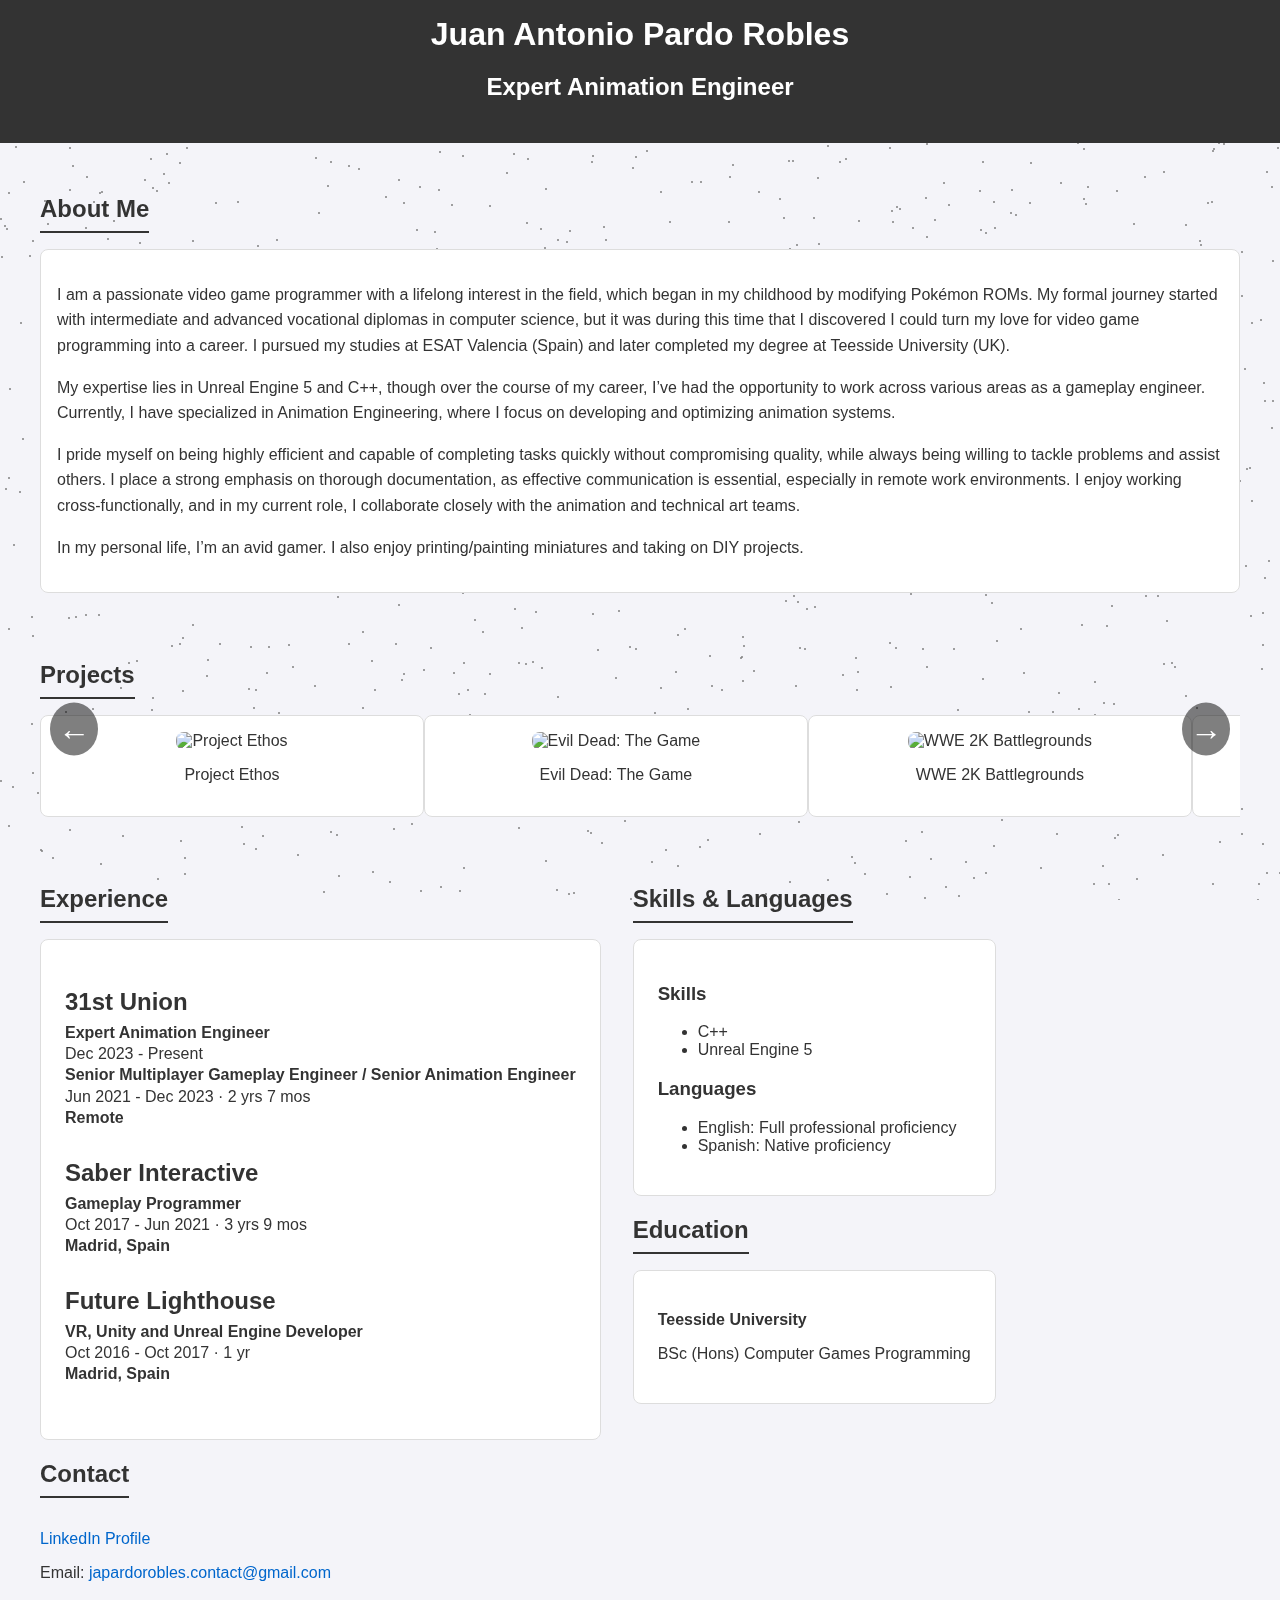
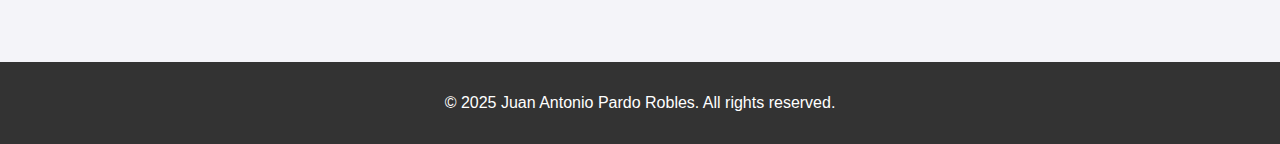
==== commit ca5951f3: "modified background" ====
--- a/index.html
+++ b/index.html
@@ -5,6 +5,23 @@
     <meta name="viewport" content="width=device-width, initial-scale=1.0">
     <title>Juan Antonio Pardo Robles - Portfolio</title>
     <style>
+        #background {
+            position: fixed; 
+            top: 0;
+            left: 0;
+            width: 100%;
+            height: 100%;
+            z-index: -1;
+            overflow: hidden;
+            pointer-events: none; 
+        }
+        .particle {
+            position: absolute;
+            width: 2px;
+            height: 2px;
+            background-color: gray;
+            border-radius: 50%;
+        }
         body {
             font-family: Arial, sans-serif;
             margin: 0;
@@ -199,6 +216,8 @@
         <h2>Expert Animation Engineer</h2>
     </header>
 
+    <div id="background"></div>
+    <script src="script.js"></script>
     <div class="container">
         <section id="about">
             <h2>About Me</h2>
@@ -321,7 +340,7 @@
                 <li><a href="https://www.linkedin.com/in/juanantoniopardorobles/" target="_blank">LinkedIn Profile</a></li>
                 <li>Email: <a href="mailto:japardorobles.contact@gmail.com">japardorobles.contact@gmail.com</a></li>
             </ul>
-        </section>
+        </section>  
     </div>
     <footer>
         <p>© 2025 Juan Antonio Pardo Robles. All rights reserved.</p>
@@ -345,6 +364,111 @@
             document.getElementById('project-description').textContent = description;
             document.getElementById('project-details').style.display = 'block';
         }
+
+        const background = document.getElementById('background');
+        const particles = [];
+        const particleCount = 1000;
+        let mouseX = null;
+        let mouseY = null;
+        const interactionRange = 120;
+
+        function createParticles() {
+            for (let i = 0; i < particleCount; i++) {
+                const particle = document.createElement('div');
+                particle.classList.add('particle');
+                particle.style.left = Math.random() * window.innerWidth + 'px';
+                particle.style.top = Math.random() * window.innerHeight + 'px';
+                particle.dataset.vx = (Math.random() - 0.5) * 2; 
+                particle.dataset.vy = (Math.random() - 0.5) * 2; 
+                background.appendChild(particle);
+                particles.push(particle);
+            }
+        }
+
+        function drawLines() {
+            // Limpia líneas previas
+            document.querySelectorAll('.line').forEach(line => line.remove());
+
+            particles.forEach(particle => {
+                const x = parseFloat(particle.style.left);
+                const y = parseFloat(particle.style.top);
+
+                if (mouseX !== null && mouseY !== null) {
+                    const dx = mouseX - x;
+                    const dy = mouseY - y;
+                    const distance = Math.sqrt(dx * dx + dy * dy);
+
+                    if (distance < interactionRange) {
+                        const line = document.createElement('div');
+                        line.classList.add('line');
+
+                        // Calcula propiedades de la línea
+                        const angle = Math.atan2(dy, dx) * (180 / Math.PI);
+                        const length = distance;
+
+                        // Estilo de la línea
+                        line.style.position = 'absolute';
+                        line.style.width = `${length}px`;
+                        line.style.height = '1px';
+                        line.style.backgroundColor = `rgba(100, 100, 100, ${1 - distance / interactionRange})`;
+                        line.style.transformOrigin = '0 0';
+                        line.style.transform = `rotate(${angle}deg)`;
+                        line.style.left = `${x}px`;
+                        line.style.top = `${y}px`;
+
+                        // Añade al fondo
+                        background.appendChild(line);
+                    }
+                }
+            });
+        }
+
+        function updateParticles() {
+            particles.forEach(particle => {
+                let x = parseFloat(particle.style.left);
+                let y = parseFloat(particle.style.top);
+                const vx = parseFloat(particle.dataset.vx);
+                const vy = parseFloat(particle.dataset.vy);
+
+                // Movimiento
+                x += vx;
+                y += vy;
+
+                // Reaparecer al cruzar límites
+                if (x < 0) x = window.innerWidth;
+                if (x > window.innerWidth) x = 0;
+                if (y < 0) y = window.innerHeight;
+                if (y > window.innerHeight) y = 0;
+
+                particle.style.left = x + 'px';
+                particle.style.top = y + 'px';
+            });
+        }
+
+        function animateParticles() {
+            updateParticles();
+            drawLines();
+            requestAnimationFrame(animateParticles);
+        }
+
+        window.addEventListener('resize', () => {
+            particles.forEach(p => p.remove());
+            particles.length = 0;
+            createParticles();
+        });
+
+        window.addEventListener('mousemove', (e) => {
+            mouseX = e.clientX;
+            mouseY = e.clientY;
+        });
+
+        window.addEventListener('mouseout', () => {
+            mouseX = null;
+            mouseY = null;
+        });
+
+        createParticles();
+        animateParticles();
     </script>
 </body>
 </html>
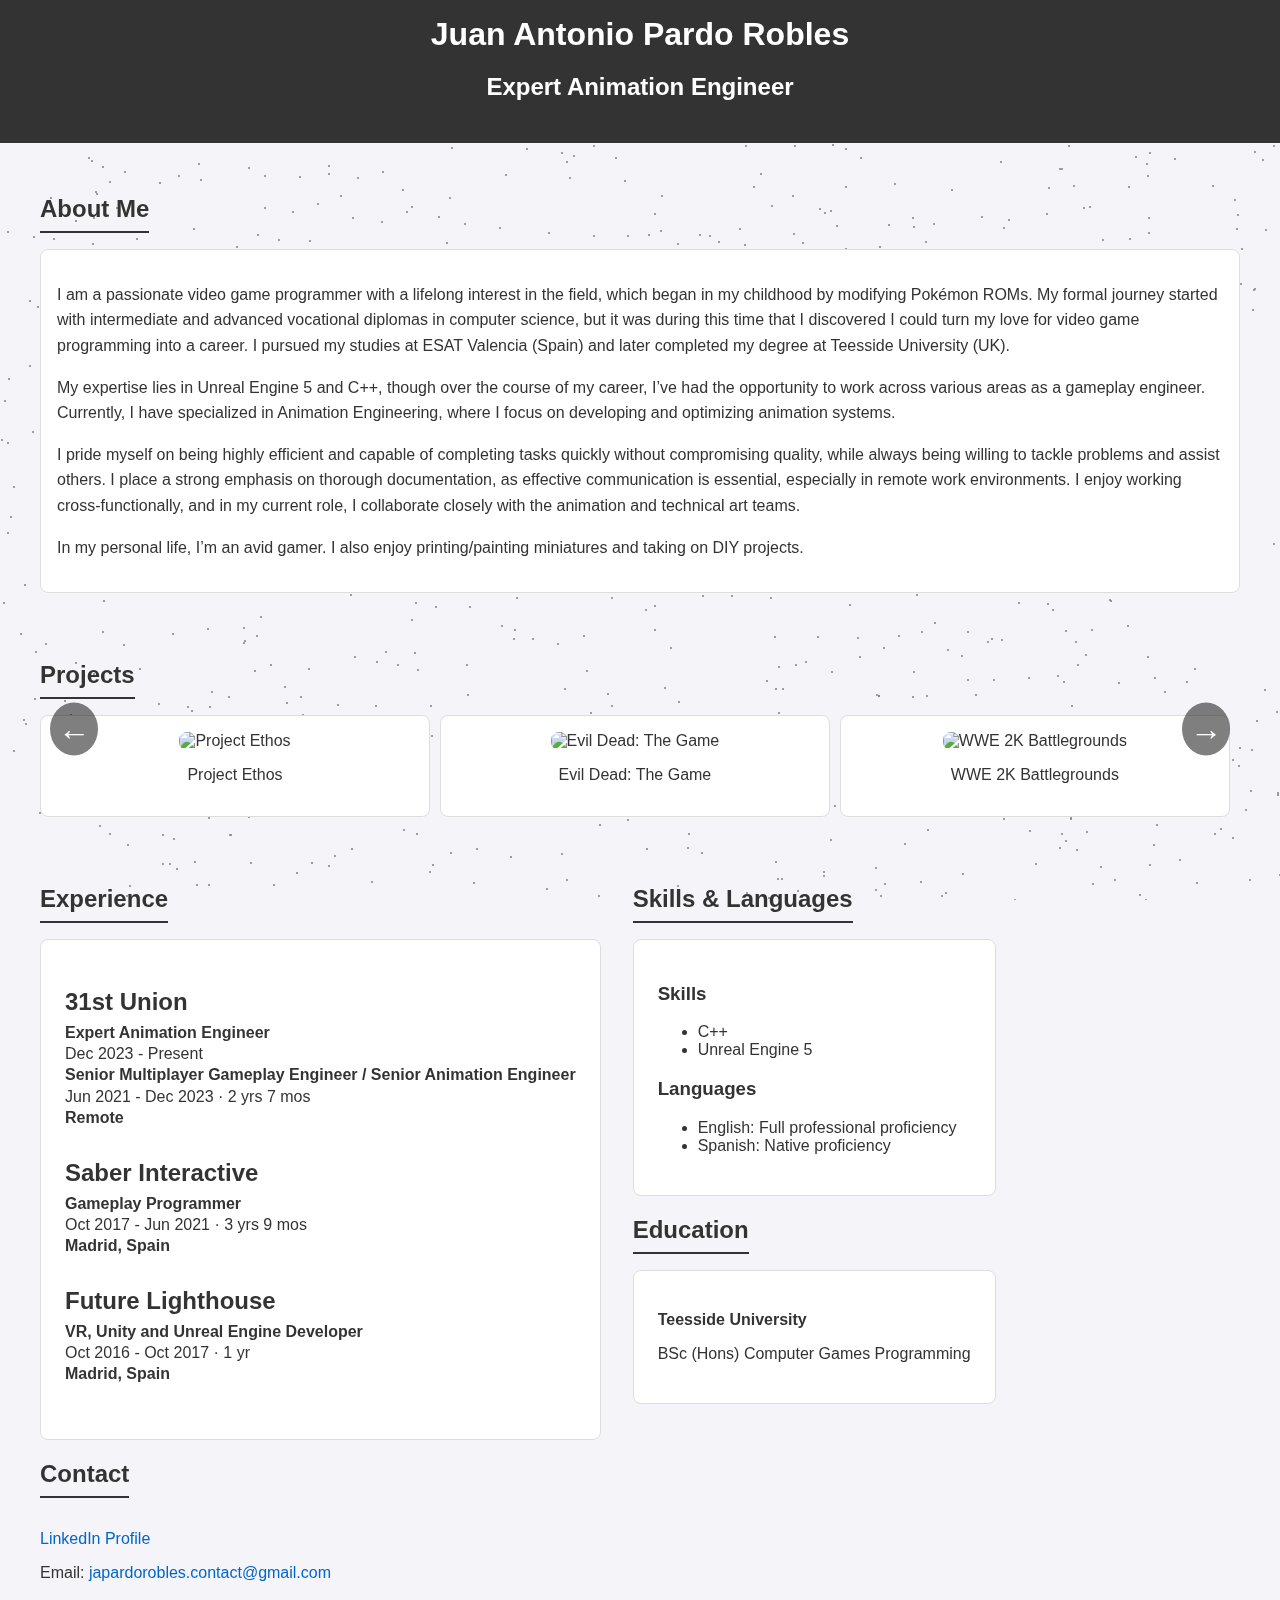
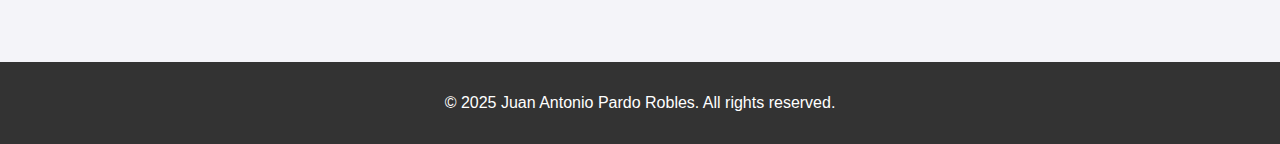
==== commit 6fd3827e: "fixing resize" ====
--- a/index.html
+++ b/index.html
@@ -74,23 +74,23 @@
             display: flex;
             transition: transform 0.5s ease;
             will-change: transform;
+            gap: 10px;
         }
         .project {
-            flex: 0 0 calc(33.33% - 1rem);
+
+            flex: 0 0 calc(33.33% - 10px); 
+            max-width: calc(33.33% - 10px);
             padding: 1rem;
             background-color: #fff;
             border: 1px solid #ddd;
             border-radius: 8px;
-            box-sizing: border-box;
             text-align: center;
             cursor: pointer;
-            opacity: 1;
-            visibility: visible;
-        }
+            box-sizing: border-box;
+                }
         .project img {
-            width: 200px;
-            height: 200px;
-            object-fit: cover;
+            width: 100%;
+            height: auto;
             border-radius: 8px;
         }
         .project a {
@@ -111,6 +111,7 @@
             padding: 0.5rem;
             border-radius: 50%;
             cursor: pointer;
+            z-index: 1;
         }
         .prev {
             left: 10px;
@@ -204,6 +205,13 @@
             text-decoration: underline;
         }
         @media (max-width: 768px) {
+            .project {
+                flex: 0 0 calc(80% - 10px);
+                max-width: calc(80% - 10px);
+            }
+            .project-carousel {
+                gap: 15px;
+            }
             .experience-container {
                 flex-direction: column;
             }
@@ -347,16 +355,24 @@
     </footer>
     <script>
         const carousel = document.querySelector('.project-carousel');
+        const projects = document.querySelectorAll('.project');
         let currentIndex = 0;
 
         function moveCarousel(direction) {
+            const projectWidth = projects[0].offsetWidth + 10; // Ancho del proyecto + margen
+            const visibleProjects = Math.floor(carousel.offsetWidth / projectWidth); // Proyectos visibles
+            const maxIndex = projects.length - visibleProjects; // Último índice posible
+
             currentIndex += direction;
+
             if (currentIndex < 0) {
                 currentIndex = 0;
-            } else if (currentIndex > 3) {
-                currentIndex = 3;
+            } else if (currentIndex > maxIndex) {
+                currentIndex = maxIndex;
             }
-            carousel.style.transform = `translateX(-${currentIndex * (carousel.children[0].offsetWidth + 10)}px)`;
+
+            const translateX = -currentIndex * projectWidth;
+            carousel.style.transform = `translateX(${translateX}px)`;
         }
 
         function showProjectDetails(title, description) {
@@ -455,6 +471,7 @@
             particles.forEach(p => p.remove());
             particles.length = 0;
             createParticles();
+            moveCarousel(0);
         });
 
         window.addEventListener('mousemove', (e) => {
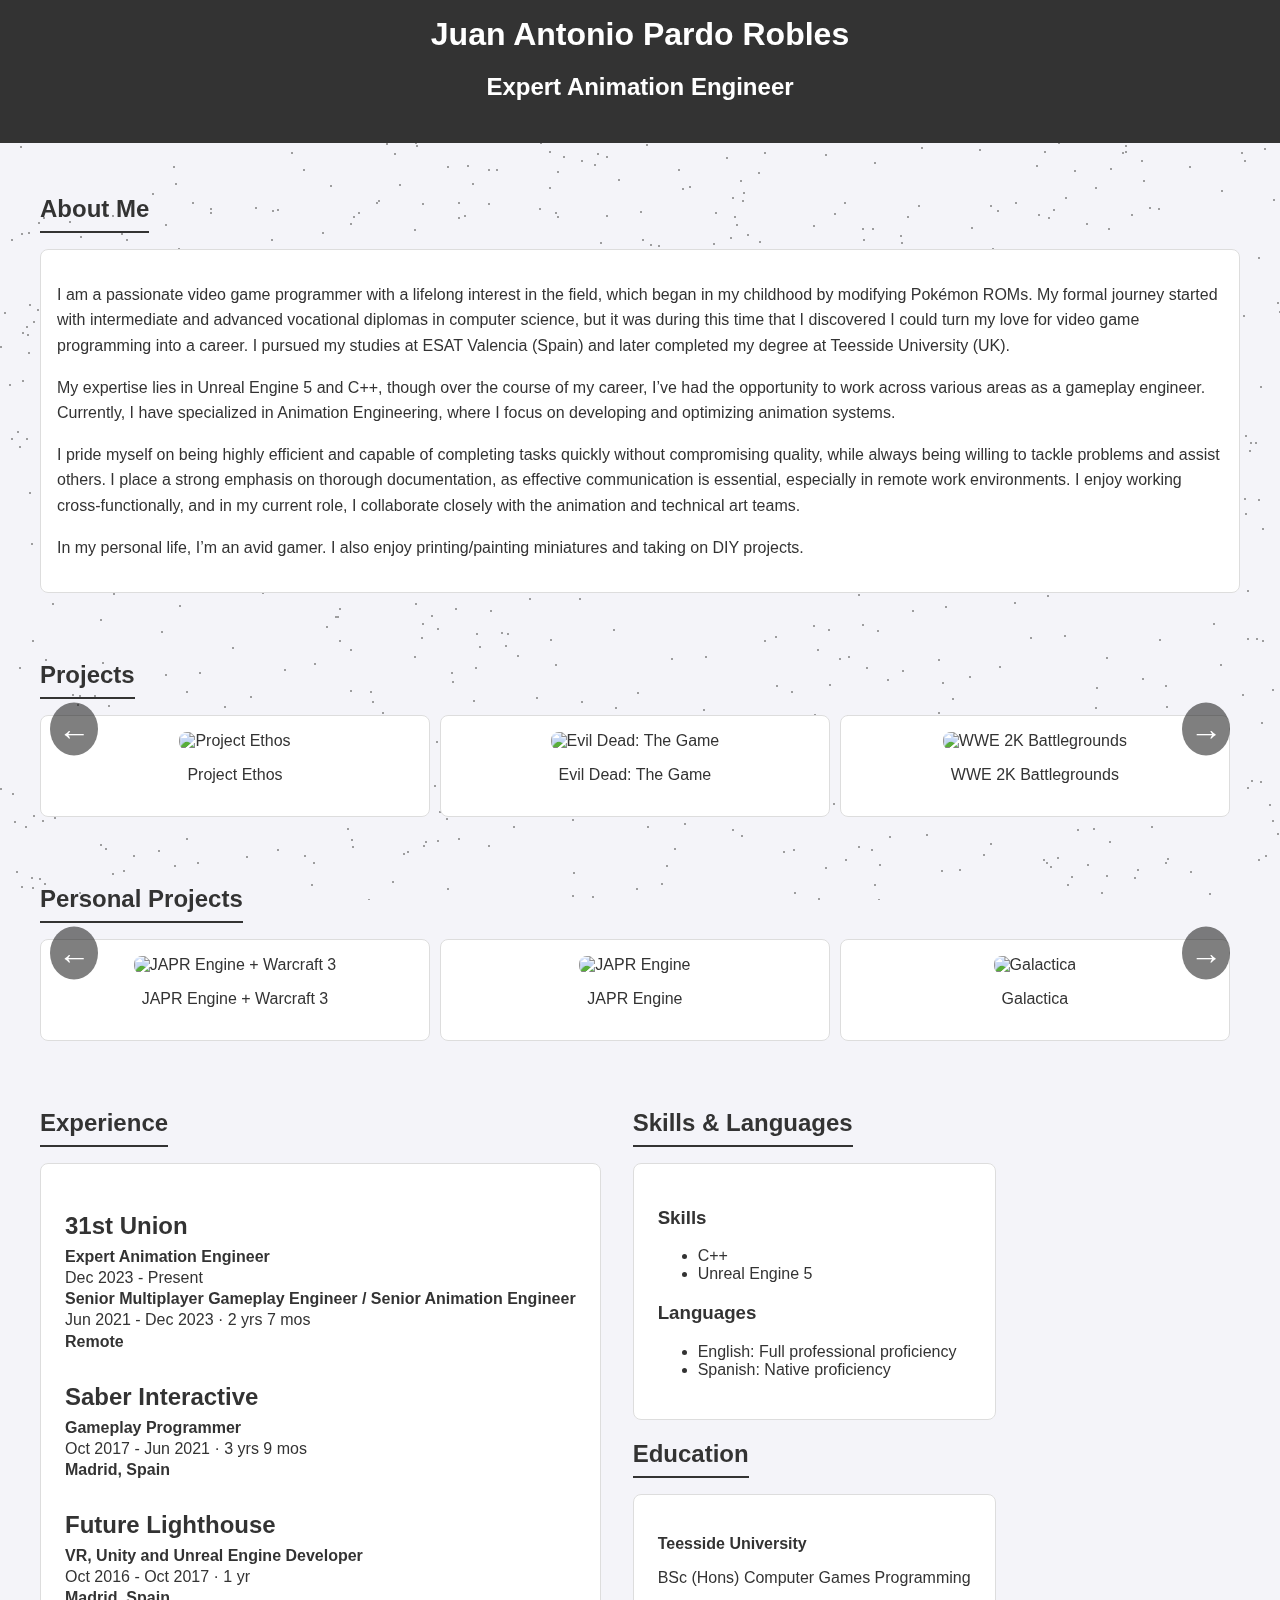
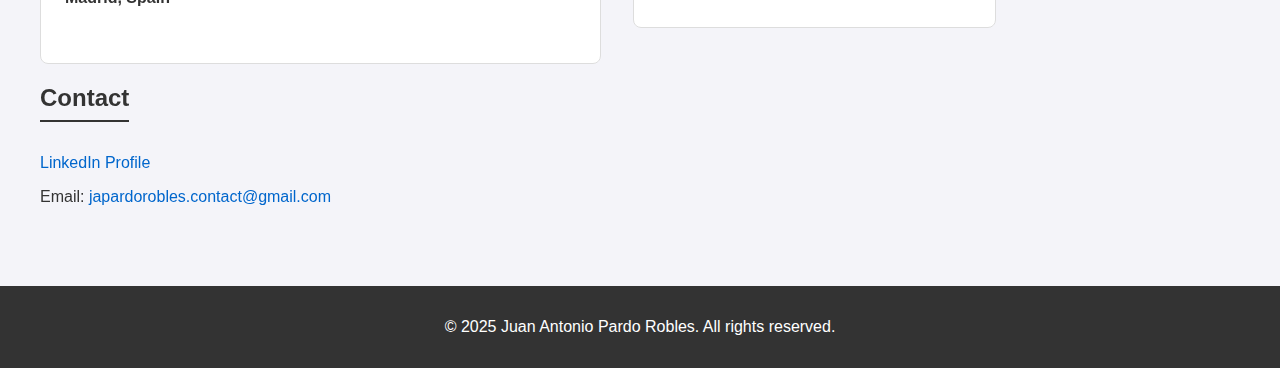
==== commit b4253f81: "embed youtube videos" ====
--- a/index.html
+++ b/index.html
@@ -77,7 +77,6 @@
             gap: 10px;
         }
         .project {
-
             flex: 0 0 calc(33.33% - 10px); 
             max-width: calc(33.33% - 10px);
             padding: 1rem;
@@ -87,13 +86,53 @@
             text-align: center;
             cursor: pointer;
             box-sizing: border-box;
-                }
+        }
         .project img {
             width: 100%;
             height: auto;
             border-radius: 8px;
         }
         .project a {
+            text-decoration: none;
+            color: #333;
+            font-weight: bold;
+            display: block;
+            margin-top: 0.5rem;
+            font-size: 1rem;
+        }
+        #personal-projects {
+            position: relative;
+            overflow: hidden;
+        }
+        .personal-project-carousel {
+            display: flex;
+            transition: transform 0.5s ease;
+            will-change: transform;
+            gap: 10px;
+        }
+        .personal-project {
+            flex: 0 0 calc(33.33% - 10px); 
+            max-width: calc(33.33% - 10px);
+            padding: 1rem;
+            background-color: #fff;
+            border: 1px solid #ddd;
+            border-radius: 8px;
+            text-align: center;
+            cursor: pointer;
+            box-sizing: border-box;
+        }
+        .personal-project img {
+            width: 100%;
+            height: auto;
+            border-radius: 8px;
+        }
+        #personal-project-image {
+            width: 100%;
+            height: auto;
+            border-radius: 8px;
+        }
+        
+        .personal-project a {
             text-decoration: none;
             color: #333;
             font-weight: bold;
@@ -135,6 +174,22 @@
             font-size: 1rem;
             line-height: 1.6;
         }
+        #personal-project-details {
+            margin-top: 2rem;
+            background-color: #fff;
+            padding: 2rem;
+            border: 1px solid #ddd;
+            border-radius: 8px;
+            display: none;
+        }
+        #personal-project-details h3 {
+            font-size: 2rem;
+            margin-bottom: 1rem;
+        }
+        #personal-project-details p {
+            font-size: 1rem;
+            line-height: 1.6;
+        }
         .skills-languages-items{
             flex: 1;
             background-color: #fff;
@@ -212,9 +267,31 @@
             .project-carousel {
                 gap: 15px;
             }
+            .personal-project {
+                flex: 0 0 calc(80% - 10px);
+                max-width: calc(80% - 10px);
+            }
+            .personal-project-carousel {
+                gap: 15px;
+            }
             .experience-container {
                 flex-direction: column;
             }
+        }
+        .video-container {
+            position: relative;
+            width: 100%;
+            padding-bottom: 56.25%; /* 16:9 aspect ratio */
+            height: 0;
+            overflow: hidden;
+        }
+        .responsive-iframe {
+            position: absolute;
+            top: 0;
+            left: 0;
+            width: 100%;
+            height: 100%;
+            border: 0;
         }
     </style>
 </head>
@@ -225,7 +302,6 @@
     </header>
 
     <div id="background"></div>
-    <script src="script.js"></script>
     <div class="container">
         <section id="about">
             <h2>About Me</h2>
@@ -250,11 +326,10 @@
             </p>
             </div>
         </section>
-
         <section id="projects">
             <h2>Projects</h2>
             <div class="project-carousel">
-                <div class="project" onclick="showProjectDetails('Project Ethos', 'As the sole programmer for this project, I was responsible for designing, optimizing, and maintaining the animation systems. Key contributions included the implementation of the Significance Manager, as well as performance optimization tools for animation, such as Update Rate Optimization and the Animation Budget Allocator, all tailored to Unreal Engine 5 architecture.')">
+                <div class="project" onclick="showProjectDetails('Project Ethos', 'As the sole animation programmer for this project, I was responsible for designing, optimizing, and maintaining the animation systems. Key contributions included the implementation of the Significance Manager, as well as performance optimization tools for animation, such as Update Rate Optimization and the Animation Budget Allocator, all tailored to Unreal Engine 5 architecture.')">
                     <img src=".\images\projectethos.jfif" alt="Project Ethos">
                     <p>Project Ethos</p>
                 </div>
@@ -286,6 +361,33 @@
         <div id="project-details">
             <h3 id="project-title">Select a project</h3>
             <p id="project-description">Click on a project to see its description.</p>
+        </div>
+
+        <section id="personal-projects">
+            <h2>Personal Projects</h2>
+            <div class="personal-project-carousel">
+                <div class="personal-project" onclick="showPersonalProjectDetails('JAPR Engine + Warcraft 3', 'JAPR Engine + Warcraft 3 is a project where I explored how to import Warcraft 3 maps into my own engine. This task was challenging due to the limited information currently available on Blizzard\'s format decompression and data structuring. Through this project, I\’ve learned to render maps by decompressing and interpreting Warcraft 3\'s .w3x, .blp, .mpq, and .w3e formats. Once I achieved that, I wanted to take it a step further and create some actors that I could control and move around the map while executing animations. These animations were initially calculated on the CPU, but now the mesh is modified on the GPU using shaders, allowing me to have many more actors on screen simultaneously. Glossary of what my project contains: ImGUI Nuklear, custom vector, quaternion, and matrix structures, decompression and handling of W3X and W3E (Warcraft 3) files with the help of StormLib for decompressing W3X, shader loading via LUA, materials, textures, geometries, actors, camera, buffers, skeletons, animInstance, tracks, clips, state Machines. In summary, it has been a great project. I’ve revived my personal engine, fixed many bugs along the way, and gained a much better understanding of the engine pipeline. I created my own AnimInstance with its State Machine, which blends between states/animations. I successfully loaded a Warcraft 3 map and rendered it using my own engine. However, there have also been moments of frustration, especially with loading the Warcraft 3 map, as there is very little reliable information available online nowadays also since the scene is so large, the shadow resolution was terrible, as a result, I had to develop a technique that only projects shadows for what I’m rendering. It’s far from perfect, but it serves its purpose.', 'https://www.youtube.com/embed/h-GsVF-QBtI?si=OzSLso_9pD5NDGpf','.\\images\\spider.gif')">
+                    <img src=".\images\war3.jpg" alt="JAPR Engine + Warcraft 3">
+                    <p>JAPR Engine + Warcraft 3</p>
+                </div>
+                <div class="personal-project" onclick="showPersonalProjectDetails('JAPR Engine', 'Japr Engine is my personal engine where I integrate SDL, OpenGL 3, Lua, and more. Along with this engine, I created a demo featuring procedural biome generation with voxels, Minecraft-style. Some highlights include the implementation of shadows, screen space ambient occlusion, and the generation of a single geometry encompassing all the voxels using a geometry shader.', 'https://www.youtube.com/embed/_HIitr2OMAY?si=RU2qOLZgeUzvZ87L','')">
+                    <img src=".\images\voxels.jpg" alt="JAPR Engine">
+                    <p>JAPR Engine</p>
+                </div>
+                <div class="personal-project" onclick="showPersonalProjectDetails('Galactica', 'Galactica is a project I developed using Cocos2d-x and C++, focusing on procedural level generation that adapts to the player\'s skill level to enhance their gaming experience. The game is no longer available on the Play Store, but you can watch the gameplay here: ', 'https://www.youtube.com/embed/faT_EI0bbK8?si=Tq-Rfk4dLkkE2DN9', '')"> 
+                    <img src=".\images\galactica.jpg" alt="Galactica">
+                    <p>Galactica</p>
+                </div>
+            </div>
+            <div class="navigation-arrow personal prev" onclick="movePersonalCarousel(-1)">&#8592;</div>
+            <div class="navigation-arrow personal next" onclick="movePersonalCarousel(1)">&#8594;</div>
+        </section>
+
+        <div id="personal-project-details">
+            <h3 id="personal-project-title">Select a project</h3>
+            <p id="personal-project-description">Click on a project to see its description.</p>
+            <p id="personal-project-link">Links.</p>
+            <img id="personal-project-image" src="" alt="Project Image" style="display:none;"/>
         </div>
 
         <div class="experience-container">
@@ -356,9 +458,15 @@
     <script>
         const carousel = document.querySelector('.project-carousel');
         const projects = document.querySelectorAll('.project');
+
+        const personalCarousel = document.querySelector('.personal-project-carousel');
+        const personalProjects = document.querySelectorAll('.personal-project');
+
         let currentIndex = 0;
-
-        function moveCarousel(direction) {
+        let personalProjectCurrentIndex = 0;
+
+        function moveCarousel(direction) 
+        {
             const projectWidth = projects[0].offsetWidth + 10; // Ancho del proyecto + margen
             const visibleProjects = Math.floor(carousel.offsetWidth / projectWidth); // Proyectos visibles
             const maxIndex = projects.length - visibleProjects; // Último índice posible
@@ -375,10 +483,52 @@
             carousel.style.transform = `translateX(${translateX}px)`;
         }
 
+        function movePersonalCarousel(direction) 
+        {
+            const projectWidth = personalProjects[0].offsetWidth + 10; // Ancho del proyecto + margen
+            const visibleProjects = Math.floor(personalCarousel.offsetWidth / projectWidth); // Proyectos visibles
+            const maxIndex = personalProjects.length - visibleProjects; // Último índice posible
+
+            personalProjectCurrentIndex += direction;
+
+            if (personalProjectCurrentIndex < 0) {
+                personalProjectCurrentIndex = 0;
+            } else if (personalProjectCurrentIndex > maxIndex) {
+                personalProjectCurrentIndex = maxIndex;
+            }
+
+            const translateX = -personalProjectCurrentIndex * projectWidth;
+            personalCarousel.style.transform = `translateX(${translateX}px)`;
+        }
+
         function showProjectDetails(title, description) {
             document.getElementById('project-title').textContent = title;
             document.getElementById('project-description').textContent = description;
             document.getElementById('project-details').style.display = 'block';
+        }
+
+        function showPersonalProjectDetails(title, description, link, imageUrl) {
+            document.getElementById('personal-project-title').textContent = title;
+            document.getElementById('personal-project-description').textContent = description;
+            if (link && link.trim() !== "")
+            {
+                document.getElementById('personal-project-link').innerHTML = `<div class="video-container"><iframe class="responsive-iframe" src="${link}" title="YouTube video player" frameborder="0" allow="accelerometer; autoplay; clipboard-write; encrypted-media; gyroscope; picture-in-picture; web-share" referrerpolicy="strict-origin-when-cross-origin" allowfullscreen></iframe></div>`;
+            }
+            else
+            {
+                document.getElementById('personal-project-link').textContent = "";
+            }
+            if (imageUrl && imageUrl.trim() !== "") 
+            {
+                document.getElementById('personal-project-image').src = imageUrl;
+                document.getElementById('personal-project-image').style.display = 'block';
+            } 
+            else 
+            {
+                document.getElementById('personal-project-image').style.display = 'none';
+            }
+
+            document.getElementById('personal-project-details').style.display = 'block';
         }
 
         const background = document.getElementById('background');
@@ -472,6 +622,7 @@
             particles.length = 0;
             createParticles();
             moveCarousel(0);
+            movePersonalCarousel(0);
         });
 
         window.addEventListener('mousemove', (e) => {
